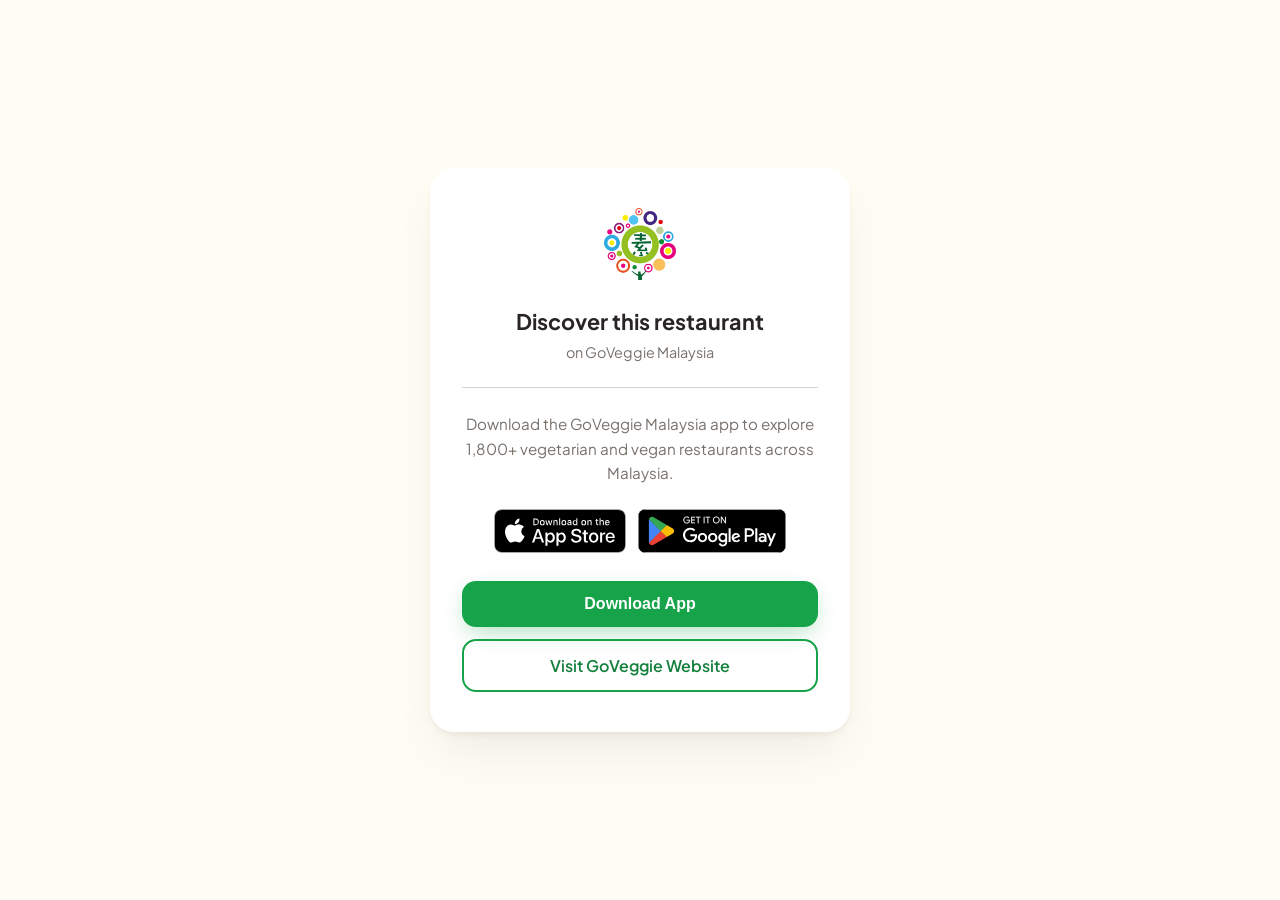
==== restaurant.html @ c1995d90 "feat: add deep link landing page for shared restaurant URLs When users receive a share link (/r/{id}" ====
<!DOCTYPE html>
<html lang="en">

<head>
  <meta charset="UTF-8">
  <meta name="viewport" content="width=device-width, initial-scale=1.0">
  <title>View in GoVeggie Malaysia</title>
  <meta name="description" content="Open this restaurant in the GoVeggie Malaysia app. Download now on iOS or Android.">
  <meta property="og:title" content="GoVeggie Malaysia - Restaurant">
  <meta property="og:description" content="Open this restaurant in the GoVeggie Malaysia app.">
  <meta property="og:image" content="https://goveggiemalaysia.cloud/images/hero-food.png">
  <meta property="og:type" content="website">
  <link rel="icon" type="image/png" href="/images/logo.png">
  <link rel="preconnect" href="https://fonts.googleapis.com">
  <link href="https://fonts.googleapis.com/css2?family=Plus+Jakarta+Sans:wght@400;500;600;700&display=swap" rel="stylesheet">
  <style>
    :root {
      --green-500: #22c55e;
      --green-600: #16a34a;
      --green-700: #15803d;
      --green-800: #166534;
      --neutral-300: #d6d3d1;
      --neutral-500: #78716c;
      --neutral-800: #292524;
      --cream: #fefcf3;
    }

    * { margin: 0; padding: 0; box-sizing: border-box; }

    body {
      font-family: 'Plus Jakarta Sans', sans-serif;
      background: var(--cream);
      color: var(--neutral-800);
      min-height: 100vh;
      display: flex;
      align-items: center;
      justify-content: center;
      padding: 24px;
    }

    .card {
      background: #fff;
      border-radius: 24px;
      box-shadow: 0 4px 6px -1px rgba(0,0,0,0.05), 0 25px 50px -12px rgba(0,0,0,0.08);
      max-width: 420px;
      width: 100%;
      padding: 40px 32px;
      text-align: center;
    }

    .logo {
      width: 72px;
      height: 72px;
      border-radius: 16px;
      margin-bottom: 24px;
    }

    .restaurant-name {
      font-size: 1.35rem;
      font-weight: 700;
      margin-bottom: 6px;
      line-height: 1.3;
    }

    .restaurant-address {
      font-size: 0.9rem;
      color: var(--neutral-500);
      margin-bottom: 24px;
      line-height: 1.5;
    }

    .divider {
      height: 1px;
      background: var(--neutral-300);
      margin: 0 0 24px;
    }

    .message {
      font-size: 0.95rem;
      color: var(--neutral-500);
      margin-bottom: 24px;
      line-height: 1.6;
    }

    .btn {
      display: block;
      width: 100%;
      padding: 14px 24px;
      border-radius: 14px;
      font-size: 1rem;
      font-weight: 600;
      text-decoration: none;
      cursor: pointer;
      border: none;
      transition: transform 0.15s, box-shadow 0.15s;
    }

    .btn:active { transform: scale(0.97); }

    .btn-primary {
      background: var(--green-600);
      color: #fff;
      box-shadow: 0 8px 24px -6px rgba(22,163,74,0.4);
      margin-bottom: 12px;
    }

    .btn-primary:hover {
      background: var(--green-700);
    }

    .btn-secondary {
      background: transparent;
      color: var(--green-700);
      border: 2px solid var(--green-600);
    }

    .btn-secondary:hover {
      background: rgba(22,163,74,0.06);
    }

    .badges {
      display: flex;
      gap: 12px;
      justify-content: center;
      margin-bottom: 24px;
    }

    .badges img {
      height: 44px;
      border-radius: 8px;
    }

    .loading {
      color: var(--neutral-500);
      font-size: 0.9rem;
    }

    .loading .spinner {
      display: inline-block;
      width: 20px;
      height: 20px;
      border: 2px solid var(--neutral-300);
      border-top-color: var(--green-600);
      border-radius: 50%;
      animation: spin 0.6s linear infinite;
      vertical-align: middle;
      margin-right: 8px;
    }

    @keyframes spin { to { transform: rotate(360deg); } }

    .hidden { display: none; }
  </style>
</head>

<body>
  <div class="card">
    <img src="/images/logo.png" alt="GoVeggie Malaysia" class="logo">

    <div id="loading" class="loading">
      <span class="spinner"></span> Loading restaurant info...
    </div>

    <div id="content" class="hidden">
      <h1 id="name" class="restaurant-name"></h1>
      <p id="address" class="restaurant-address"></p>
      <div class="divider"></div>
      <p class="message">Download the GoVeggie Malaysia app to view full details, photos, menu, and get directions.</p>
      <div class="badges">
        <a href="https://apps.apple.com/my/app/goveggie-malaysia/id1183783738">
          <img src="/images/badges/app-store-en.svg" alt="Download on the App Store">
        </a>
        <a href="https://play.google.com/store/apps/details?id=com.dwhka.msiafoodlog">
          <img src="/images/badges/google-play-en.svg" alt="Get it on Google Play">
        </a>
      </div>
      <button class="btn btn-primary" onclick="downloadApp()">Download App</button>
      <a class="btn btn-secondary" href="/">Visit GoVeggie Website</a>
    </div>

    <div id="fallback" class="hidden">
      <h1 class="restaurant-name">Discover this restaurant</h1>
      <p class="restaurant-address">on GoVeggie Malaysia</p>
      <div class="divider"></div>
      <p class="message">Download the GoVeggie Malaysia app to explore 1,800+ vegetarian and vegan restaurants across Malaysia.</p>
      <div class="badges">
        <a href="https://apps.apple.com/my/app/goveggie-malaysia/id1183783738">
          <img src="/images/badges/app-store-en.svg" alt="Download on the App Store">
        </a>
        <a href="https://play.google.com/store/apps/details?id=com.dwhka.msiafoodlog">
          <img src="/images/badges/google-play-en.svg" alt="Get it on Google Play">
        </a>
      </div>
      <button class="btn btn-primary" onclick="downloadApp()">Download App</button>
      <a class="btn btn-secondary" href="/">Visit GoVeggie Website</a>
    </div>
  </div>

  <script>
    function downloadApp() {
      const ua = navigator.userAgent || '';
      if (/iPad|iPhone|iPod/.test(ua) || (navigator.platform === 'MacIntel' && navigator.maxTouchPoints > 1)) {
        window.location.href = 'https://apps.apple.com/my/app/goveggie-malaysia/id1183783738';
      } else if (/android/i.test(ua)) {
        window.location.href = 'https://play.google.com/store/apps/details?id=com.dwhka.msiafoodlog';
      } else {
        window.location.href = '/';
      }
    }

    (async function () {
      const params = new URLSearchParams(window.location.search);
      const id = params.get('id');

      if (!id) {
        document.getElementById('loading').classList.add('hidden');
        document.getElementById('fallback').classList.remove('hidden');
        return;
      }

      try {
        const res = await fetch('https://goveggiemalaysia.cloud/api/restaurants/' + encodeURIComponent(id));
        if (!res.ok) throw new Error('Not found');
        const data = await res.json();

        document.getElementById('name').textContent = data.name || 'Restaurant';
        document.getElementById('address').textContent = data.address || '';

        // Update OG meta for better share previews
        document.title = (data.name || 'Restaurant') + ' - GoVeggie Malaysia';

        document.getElementById('loading').classList.add('hidden');
        document.getElementById('content').classList.remove('hidden');
      } catch (e) {
        document.getElementById('loading').classList.add('hidden');
        document.getElementById('fallback').classList.remove('hidden');
      }
    })();
  </script>
</body>

</html>
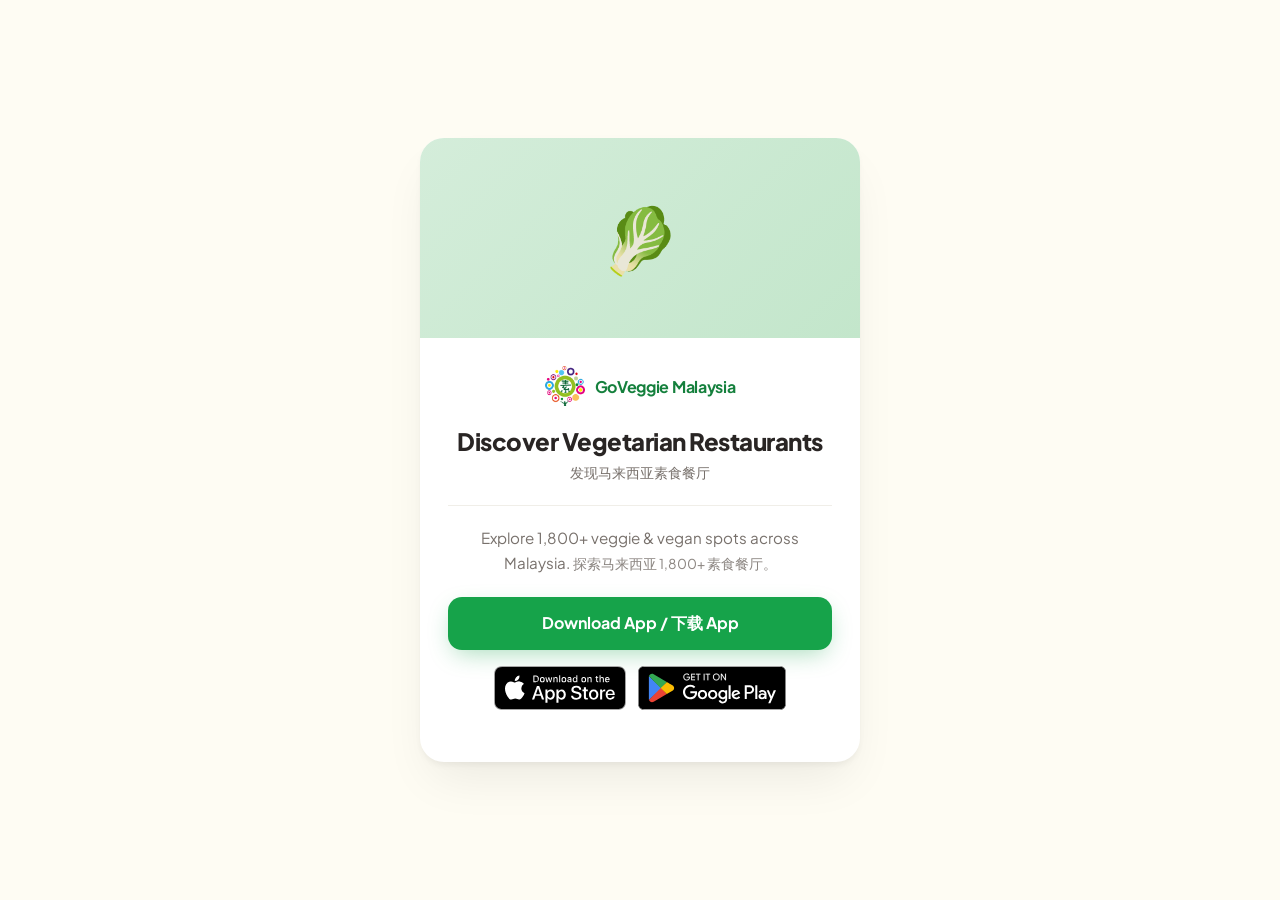
==== commit f5c99a5a: "fix: sync restaurant.html with server mobile-optimized version Server had hand-edited improvements n" ====
--- a/restaurant.html
+++ b/restaurant.html
@@ -4,15 +4,23 @@
 <head>
   <meta charset="UTF-8">
   <meta name="viewport" content="width=device-width, initial-scale=1.0">
-  <title>View in GoVeggie Malaysia</title>
-  <meta name="description" content="Open this restaurant in the GoVeggie Malaysia app. Download now on iOS or Android.">
-  <meta property="og:title" content="GoVeggie Malaysia - Restaurant">
-  <meta property="og:description" content="Open this restaurant in the GoVeggie Malaysia app.">
-  <meta property="og:image" content="https://goveggiemalaysia.cloud/images/hero-food.png">
+  <title id="page-title">View in GoVeggie Malaysia</title>
+  <meta name="description" content="Open this restaurant in the GoVeggie Malaysia app. 在 GoVeggie 应用打开。">
+
+  <!-- iOS Smart App Banner — auto shows "View in app" bar when Safari sees this -->
+  <meta name="apple-itunes-app" content="app-id=1183783738">
+
+  <!-- OG tags (set dynamically below if restaurant data loads) -->
+  <meta id="og-title" property="og:title" content="GoVeggie Malaysia - Restaurant">
+  <meta id="og-desc" property="og:description" content="Open this restaurant in the GoVeggie Malaysia app.">
+  <meta id="og-image" property="og:image" content="https://goveggiemalaysia.cloud/images/hero-food.png">
   <meta property="og:type" content="website">
+  <meta property="og:site_name" content="GoVeggie Malaysia">
+  <meta name="twitter:card" content="summary_large_image">
+
   <link rel="icon" type="image/png" href="/images/logo.png">
   <link rel="preconnect" href="https://fonts.googleapis.com">
-  <link href="https://fonts.googleapis.com/css2?family=Plus+Jakarta+Sans:wght@400;500;600;700&display=swap" rel="stylesheet">
+  <link href="https://fonts.googleapis.com/css2?family=Plus+Jakarta+Sans:wght@400;500;600;700;800&display=swap" rel="stylesheet">
   <style>
     :root {
       --green-500: #22c55e;
@@ -26,186 +34,265 @@
     }
 
     * { margin: 0; padding: 0; box-sizing: border-box; }
+    html, body { -webkit-tap-highlight-color: transparent; }
 
     body {
-      font-family: 'Plus Jakarta Sans', sans-serif;
+      font-family: 'Plus Jakarta Sans', -apple-system, sans-serif;
       background: var(--cream);
       color: var(--neutral-800);
       min-height: 100vh;
       display: flex;
       align-items: center;
       justify-content: center;
-      padding: 24px;
+      padding: 20px;
     }
 
     .card {
       background: #fff;
       border-radius: 24px;
       box-shadow: 0 4px 6px -1px rgba(0,0,0,0.05), 0 25px 50px -12px rgba(0,0,0,0.08);
-      max-width: 420px;
+      max-width: 440px;
       width: 100%;
-      padding: 40px 32px;
+      overflow: hidden;
+      animation: slideUp 0.4s ease-out;
+    }
+
+    @keyframes slideUp {
+      from { transform: translateY(20px); opacity: 0; }
+      to { transform: translateY(0); opacity: 1; }
+    }
+
+    .hero-image {
+      width: 100%;
+      height: 200px;
+      background: linear-gradient(135deg, #d4edda 0%, #c3e6cb 100%);
+      object-fit: cover;
+      display: block;
+    }
+
+    .hero-image.placeholder {
+      display: flex;
+      align-items: center;
+      justify-content: center;
+      font-size: 64px;
+    }
+
+    .body {
+      padding: 28px 28px 32px;
       text-align: center;
     }
 
-    .logo {
-      width: 72px;
-      height: 72px;
-      border-radius: 16px;
-      margin-bottom: 24px;
+    .logo-row {
+      display: flex;
+      align-items: center;
+      justify-content: center;
+      gap: 10px;
+      margin-bottom: 20px;
+    }
+    .logo-row img {
+      width: 40px; height: 40px; border-radius: 10px;
+    }
+    .logo-row .brand {
+      font-size: 1rem;
+      font-weight: 700;
+      color: var(--green-700);
+      letter-spacing: -0.3px;
     }
 
     .restaurant-name {
-      font-size: 1.35rem;
-      font-weight: 700;
+      font-size: 1.5rem;
+      font-weight: 800;
       margin-bottom: 6px;
-      line-height: 1.3;
+      line-height: 1.25;
+      color: var(--neutral-800);
+      letter-spacing: -0.5px;
     }
 
     .restaurant-address {
-      font-size: 0.9rem;
-      color: var(--neutral-500);
-      margin-bottom: 24px;
+      font-size: 0.88rem;
+      color: var(--neutral-500);
+      margin-bottom: 22px;
       line-height: 1.5;
     }
 
     .divider {
       height: 1px;
-      background: var(--neutral-300);
-      margin: 0 0 24px;
+      background: #f0eee8;
+      margin: 0 0 20px;
     }
 
     .message {
       font-size: 0.95rem;
       color: var(--neutral-500);
-      margin-bottom: 24px;
+      margin-bottom: 22px;
       line-height: 1.6;
+    }
+
+    .message-zh {
+      font-size: 0.85rem;
+      color: var(--neutral-500);
+      opacity: 0.85;
+      margin-top: 4px;
     }
 
     .btn {
       display: block;
       width: 100%;
-      padding: 14px 24px;
+      padding: 15px 24px;
       border-radius: 14px;
       font-size: 1rem;
-      font-weight: 600;
+      font-weight: 700;
       text-decoration: none;
       cursor: pointer;
       border: none;
-      transition: transform 0.15s, box-shadow 0.15s;
-    }
-
+      transition: transform 0.15s, box-shadow 0.15s, background 0.15s;
+      font-family: inherit;
+    }
     .btn:active { transform: scale(0.97); }
 
     .btn-primary {
       background: var(--green-600);
       color: #fff;
       box-shadow: 0 8px 24px -6px rgba(22,163,74,0.4);
-      margin-bottom: 12px;
-    }
-
-    .btn-primary:hover {
-      background: var(--green-700);
-    }
+      margin-bottom: 10px;
+    }
+    .btn-primary:hover { background: var(--green-700); }
 
     .btn-secondary {
       background: transparent;
       color: var(--green-700);
       border: 2px solid var(--green-600);
     }
-
-    .btn-secondary:hover {
-      background: rgba(22,163,74,0.06);
-    }
+    .btn-secondary:hover { background: rgba(22,163,74,0.06); }
 
     .badges {
       display: flex;
       gap: 12px;
       justify-content: center;
-      margin-bottom: 24px;
-    }
-
+      margin-bottom: 16px;
+    }
+    .badges a { display: block; }
     .badges img {
       height: 44px;
-      border-radius: 8px;
+      border-radius: 6px;
     }
 
     .loading {
+      padding: 60px 32px;
+      text-align: center;
       color: var(--neutral-500);
       font-size: 0.9rem;
     }
-
     .loading .spinner {
       display: inline-block;
-      width: 20px;
-      height: 20px;
+      width: 22px; height: 22px;
       border: 2px solid var(--neutral-300);
       border-top-color: var(--green-600);
       border-radius: 50%;
       animation: spin 0.6s linear infinite;
+      margin-right: 8px;
       vertical-align: middle;
-      margin-right: 8px;
-    }
-
+    }
     @keyframes spin { to { transform: rotate(360deg); } }
 
-    .hidden { display: none; }
+    .hidden { display: none !important; }
+
+    .small-link {
+      display: block;
+      margin-top: 14px;
+      font-size: 0.8rem;
+      color: var(--neutral-500);
+      text-decoration: none;
+    }
+    .small-link:hover { color: var(--green-700); text-decoration: underline; }
   </style>
 </head>
 
 <body>
   <div class="card">
-    <img src="/images/logo.png" alt="GoVeggie Malaysia" class="logo">
-
     <div id="loading" class="loading">
-      <span class="spinner"></span> Loading restaurant info...
+      <span class="spinner"></span> Loading restaurant info…
     </div>
 
     <div id="content" class="hidden">
-      <h1 id="name" class="restaurant-name"></h1>
-      <p id="address" class="restaurant-address"></p>
-      <div class="divider"></div>
-      <p class="message">Download the GoVeggie Malaysia app to view full details, photos, menu, and get directions.</p>
-      <div class="badges">
-        <a href="https://apps.apple.com/my/app/goveggie-malaysia/id1183783738">
-          <img src="/images/badges/app-store-en.svg" alt="Download on the App Store">
-        </a>
-        <a href="https://play.google.com/store/apps/details?id=com.dwhka.msiafoodlog">
-          <img src="/images/badges/google-play-en.svg" alt="Get it on Google Play">
-        </a>
+      <img id="hero" class="hero-image placeholder" alt="">
+      <div class="body">
+        <div class="logo-row">
+          <img src="/images/logo.png" alt="">
+          <span class="brand">GoVeggie Malaysia</span>
+        </div>
+        <h1 id="name" class="restaurant-name"></h1>
+        <p id="address" class="restaurant-address"></p>
+        <div class="divider"></div>
+        <p class="message">
+          Download the app to view photos, menu &amp; directions.
+          <span class="message-zh">下载 App 查看照片、菜单和导航。</span>
+        </p>
+        <button class="btn btn-primary" onclick="downloadApp()">
+          Download App / 下载 App
+        </button>
+        <div class="badges" style="margin-top:16px">
+          <a id="appstore-link" href="https://apps.apple.com/my/app/goveggie-malaysia/id1183783738">
+            <img src="/images/badges/app-store-en.svg" alt="Download on the App Store">
+          </a>
+          <a id="playstore-link" href="https://play.google.com/store/apps/details?id=com.dwhka.msiafoodlog">
+            <img src="/images/badges/google-play-en.svg" alt="Get it on Google Play">
+          </a>
+        </div>
+        <a class="small-link" href="/">Visit GoVeggie Website →</a>
       </div>
-      <button class="btn btn-primary" onclick="downloadApp()">Download App</button>
-      <a class="btn btn-secondary" href="/">Visit GoVeggie Website</a>
     </div>
 
     <div id="fallback" class="hidden">
-      <h1 class="restaurant-name">Discover this restaurant</h1>
-      <p class="restaurant-address">on GoVeggie Malaysia</p>
-      <div class="divider"></div>
-      <p class="message">Download the GoVeggie Malaysia app to explore 1,800+ vegetarian and vegan restaurants across Malaysia.</p>
-      <div class="badges">
-        <a href="https://apps.apple.com/my/app/goveggie-malaysia/id1183783738">
-          <img src="/images/badges/app-store-en.svg" alt="Download on the App Store">
-        </a>
-        <a href="https://play.google.com/store/apps/details?id=com.dwhka.msiafoodlog">
-          <img src="/images/badges/google-play-en.svg" alt="Get it on Google Play">
-        </a>
+      <div class="hero-image placeholder">🥬</div>
+      <div class="body">
+        <div class="logo-row">
+          <img src="/images/logo.png" alt="">
+          <span class="brand">GoVeggie Malaysia</span>
+        </div>
+        <h1 class="restaurant-name">Discover Vegetarian Restaurants</h1>
+        <p class="restaurant-address">发现马来西亚素食餐厅</p>
+        <div class="divider"></div>
+        <p class="message">
+          Explore 1,800+ veggie &amp; vegan spots across Malaysia.
+          <span class="message-zh">探索马来西亚 1,800+ 素食餐厅。</span>
+        </p>
+        <button class="btn btn-primary" onclick="downloadApp()">
+          Download App / 下载 App
+        </button>
+        <div class="badges" style="margin-top:16px">
+          <a href="https://apps.apple.com/my/app/goveggie-malaysia/id1183783738">
+            <img src="/images/badges/app-store-en.svg" alt="Download on the App Store">
+          </a>
+          <a href="https://play.google.com/store/apps/details?id=com.dwhka.msiafoodlog">
+            <img src="/images/badges/google-play-en.svg" alt="Get it on Google Play">
+          </a>
+        </div>
       </div>
-      <button class="btn btn-primary" onclick="downloadApp()">Download App</button>
-      <a class="btn btn-secondary" href="/">Visit GoVeggie Website</a>
     </div>
   </div>
 
   <script>
+    const APP_STORE_URL = 'https://apps.apple.com/my/app/goveggie-malaysia/id1183783738';
+    const PLAY_STORE_URL = 'https://play.google.com/store/apps/details?id=com.dwhka.msiafoodlog';
+
+    function isIOS() {
+      const ua = navigator.userAgent || '';
+      return /iPad|iPhone|iPod/.test(ua) ||
+        (navigator.platform === 'MacIntel' && navigator.maxTouchPoints > 1);
+    }
+    function isAndroid() { return /android/i.test(navigator.userAgent || ''); }
+
     function downloadApp() {
-      const ua = navigator.userAgent || '';
-      if (/iPad|iPhone|iPod/.test(ua) || (navigator.platform === 'MacIntel' && navigator.maxTouchPoints > 1)) {
-        window.location.href = 'https://apps.apple.com/my/app/goveggie-malaysia/id1183783738';
-      } else if (/android/i.test(ua)) {
-        window.location.href = 'https://play.google.com/store/apps/details?id=com.dwhka.msiafoodlog';
-      } else {
-        window.location.href = '/';
-      }
+      if (isIOS()) window.location.href = APP_STORE_URL;
+      else if (isAndroid()) window.location.href = PLAY_STORE_URL;
+      else window.location.href = '/';
+    }
+
+    function buildPhotoUrl(legacyPid, filename) {
+      if (!legacyPid || !filename) return null;
+      // Use the resized thumbnail endpoint we just added (?w=800)
+      return `https://goveggiemalaysia.cloud/api/photos/${legacyPid}/${encodeURIComponent(filename)}?w=800`;
     }
 
     (async function () {
@@ -223,11 +310,36 @@
         if (!res.ok) throw new Error('Not found');
         const data = await res.json();
 
-        document.getElementById('name').textContent = data.name || 'Restaurant';
-        document.getElementById('address').textContent = data.address || '';
-
-        // Update OG meta for better share previews
-        document.title = (data.name || 'Restaurant') + ' - GoVeggie Malaysia';
+        const name = data.name || 'Restaurant';
+        const address = data.address || '';
+
+        document.getElementById('name').textContent = name;
+        document.getElementById('address').textContent = address;
+        document.title = name + ' · GoVeggie Malaysia';
+
+        // Hero photo (cover photo or first photo)
+        const hero = document.getElementById('hero');
+        const cover = data.cover_photo || (data.photos && data.photos[0]);
+        const photoUrl = buildPhotoUrl(data.legacy_pid, cover);
+        if (photoUrl) {
+          hero.src = photoUrl;
+          hero.classList.remove('placeholder');
+          hero.onerror = () => {
+            hero.removeAttribute('src');
+            hero.classList.add('placeholder');
+            hero.textContent = '🍽️';
+          };
+        } else {
+          hero.classList.add('placeholder');
+          hero.textContent = '🍽️';
+        }
+
+        // Update OG tags
+        document.getElementById('og-title').setAttribute('content', name + ' · GoVeggie Malaysia');
+        document.getElementById('og-desc').setAttribute('content', address || 'Vegetarian restaurant in Malaysia');
+        if (photoUrl) {
+          document.getElementById('og-image').setAttribute('content', photoUrl);
+        }
 
         document.getElementById('loading').classList.add('hidden');
         document.getElementById('content').classList.remove('hidden');
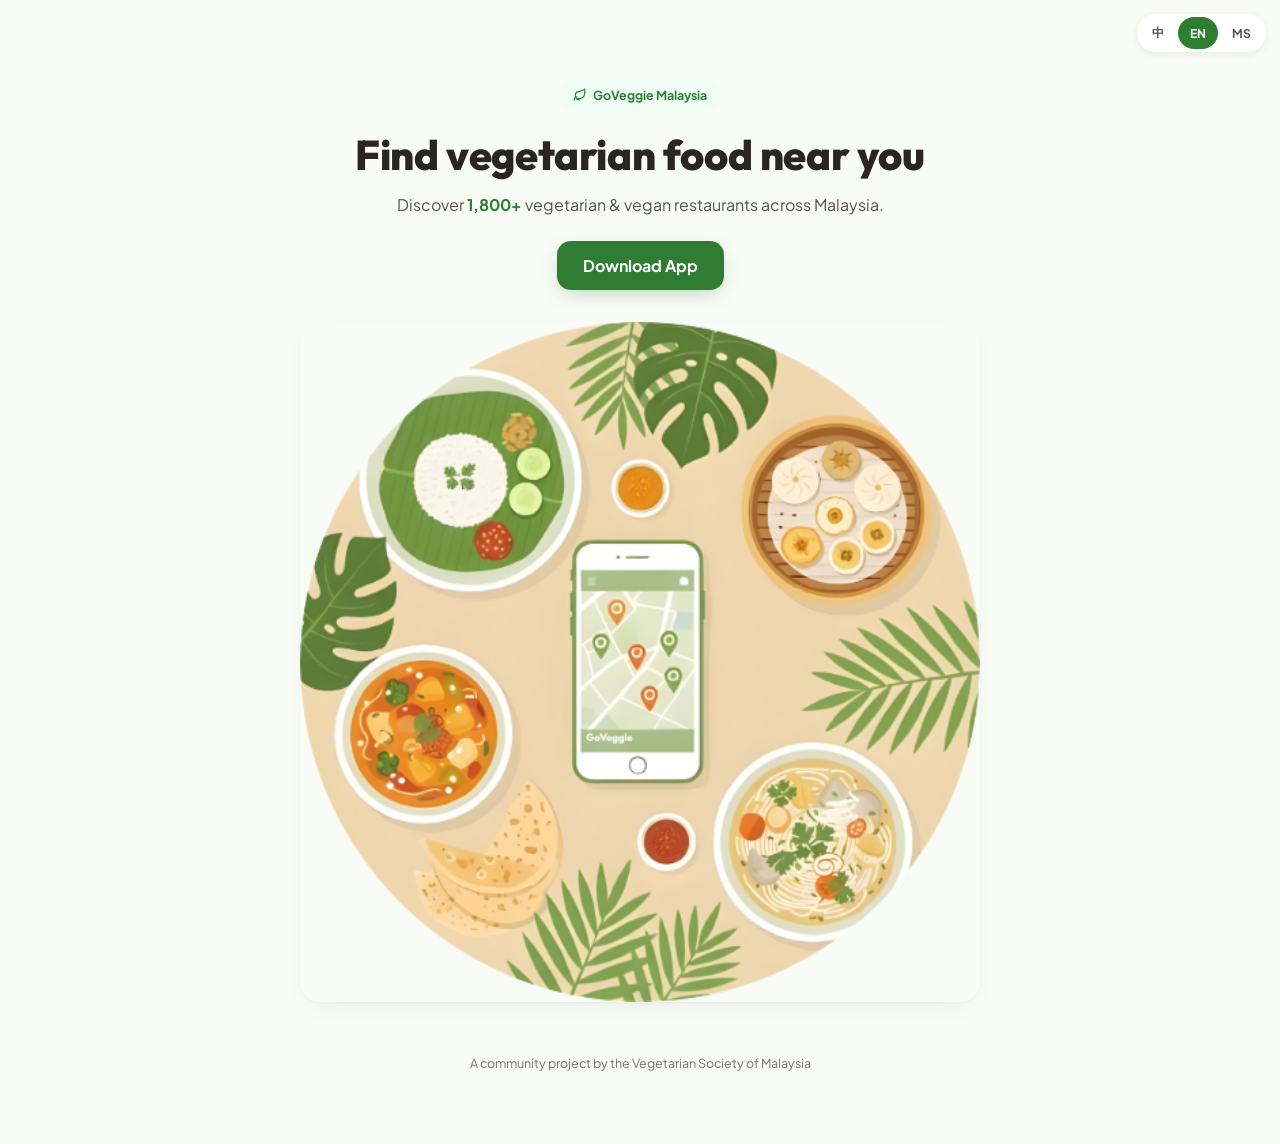
==== commit f32b3ff9: "feat: restaurant share landing with progressive disclosure Rewrite /r/{id} to match the Flutter deta" ====
--- a/restaurant.html
+++ b/restaurant.html
@@ -4,15 +4,15 @@
 <head>
   <meta charset="UTF-8">
   <meta name="viewport" content="width=device-width, initial-scale=1.0">
-  <title id="page-title">View in GoVeggie Malaysia</title>
-  <meta name="description" content="Open this restaurant in the GoVeggie Malaysia app. 在 GoVeggie 应用打开。">
-
-  <!-- iOS Smart App Banner — auto shows "View in app" bar when Safari sees this -->
+  <title id="page-title">GoVeggie Malaysia</title>
+  <meta name="description" content="A vegetarian restaurant shared via GoVeggie Malaysia.">
+
+  <!-- iOS Smart App Banner -->
   <meta name="apple-itunes-app" content="app-id=1183783738">
 
-  <!-- OG tags (set dynamically below if restaurant data loads) -->
-  <meta id="og-title" property="og:title" content="GoVeggie Malaysia - Restaurant">
-  <meta id="og-desc" property="og:description" content="Open this restaurant in the GoVeggie Malaysia app.">
+  <!-- OG tags (updated dynamically when a restaurant loads) -->
+  <meta id="og-title" property="og:title" content="GoVeggie Malaysia">
+  <meta id="og-desc" property="og:description" content="Find vegetarian restaurants across Malaysia.">
   <meta id="og-image" property="og:image" content="https://goveggiemalaysia.cloud/images/hero-food.png">
   <meta property="og:type" content="website">
   <meta property="og:site_name" content="GoVeggie Malaysia">
@@ -20,17 +20,32 @@
 
   <link rel="icon" type="image/png" href="/images/logo.png">
   <link rel="preconnect" href="https://fonts.googleapis.com">
-  <link href="https://fonts.googleapis.com/css2?family=Plus+Jakarta+Sans:wght@400;500;600;700;800&display=swap" rel="stylesheet">
+  <link rel="preconnect" href="https://fonts.gstatic.com" crossorigin>
+  <link href="https://fonts.googleapis.com/css2?family=Outfit:wght@400;500;600;700;800&family=Plus+Jakarta+Sans:wght@400;500;600;700&display=swap" rel="stylesheet">
   <style>
     :root {
+      --green-50:  #f0fdf4;
+      --green-100: #dcfce7;
+      --green-200: #bbf7d0;
       --green-500: #22c55e;
-      --green-600: #16a34a;
-      --green-700: #15803d;
-      --green-800: #166534;
+      --primary:   #2E7D32;
+      --primary-ink: #1b5e20;
+      --accent:    #66BB6A;
+      --orange-100: #ffedd5;
+      --orange-700: #c2410c;
+      --neutral-100: #f5f5f4;
+      --neutral-200: #e7e5e4;
       --neutral-300: #d6d3d1;
       --neutral-500: #78716c;
+      --neutral-600: #57534e;
+      --neutral-700: #44403c;
       --neutral-800: #292524;
       --cream: #fefcf3;
+      /* Mint-white to match the Flutter app's Scaffold background exactly
+         (#F9FBF7), so the share landing feels like a continuation of the app. */
+      --warm-bg: #f9fbf7;
+      --soft-shadow: 0 1px 3px rgba(0,0,0,0.04), 0 10px 30px -12px rgba(0,0,0,0.08);
+      --btn-shadow: 0 6px 20px -6px rgba(46,125,50,0.38);
     }
 
     * { margin: 0; padding: 0; box-sizing: border-box; }
@@ -38,243 +53,1012 @@
 
     body {
       font-family: 'Plus Jakarta Sans', -apple-system, sans-serif;
-      background: var(--cream);
+      background: var(--warm-bg);
       color: var(--neutral-800);
-      min-height: 100vh;
+      line-height: 1.5;
+      min-height: 100dvh;
+    }
+    h1, h2, h3 {
+      font-family: 'Outfit', 'Plus Jakarta Sans', -apple-system, sans-serif;
+      letter-spacing: -0.4px;
+    }
+    img { display: block; max-width: 100%; }
+    a { color: inherit; text-decoration: none; }
+    button { font-family: inherit; cursor: pointer; border: none; background: none; }
+    .hidden { display: none !important; }
+
+    /* ─── Lang switcher (top right, fixed) ───────────────────────────────── */
+    .lang-switcher {
+      position: fixed;
+      top: 14px; right: 14px;
+      z-index: 100;
+      display: inline-flex;
+      gap: 2px;
+      padding: 3px;
+      background: rgba(255,255,255,0.95);
+      border-radius: 999px;
+      backdrop-filter: blur(8px);
+      -webkit-backdrop-filter: blur(8px);
+      box-shadow: 0 2px 8px rgba(0,0,0,0.08);
+    }
+    .lang-btn {
+      position: relative;
+      padding: 6px 12px;
+      border-radius: 999px;
+      font-size: 0.75rem;
+      font-weight: 700;
+      color: var(--neutral-600);
+      min-height: 32px;
+    }
+    .lang-btn::before {
+      content: '';
+      position: absolute; top: 50%; left: 50%;
+      transform: translate(-50%, -50%);
+      min-width: 44px; min-height: 44px;
+    }
+    .lang-btn.active { background: var(--primary); color: #fff; }
+
+    /* ─── Loading state ───────────────────────────────────────────────────── */
+    .loading {
+      min-height: 100dvh;
+      display: flex; align-items: center; justify-content: center;
+      color: var(--neutral-500); font-size: 0.9rem;
+    }
+    .loading .spinner {
+      display: inline-block; width: 22px; height: 22px;
+      border: 2.5px solid var(--neutral-200);
+      border-top-color: var(--primary);
+      border-radius: 50%;
+      animation: spin 0.7s linear infinite;
+      margin-right: 10px; vertical-align: middle;
+    }
+    @keyframes spin { to { transform: rotate(360deg); } }
+
+    /* ─── Loaded: restaurant-first share page ─────────────────────────────── */
+    .detail {
+      max-width: 560px;
+      margin: 0 auto;
+      padding-bottom: 32px;
+    }
+
+    /* Hero cover */
+    .cover {
+      position: relative;
+      width: 100%;
+      aspect-ratio: 4 / 3;
+      background: linear-gradient(135deg, var(--green-100) 0%, var(--green-200) 100%);
+      overflow: hidden;
+    }
+    .cover img { width: 100%; height: 100%; object-fit: cover; }
+    .cover-placeholder {
+      position: absolute; inset: 0;
+      display: flex; align-items: center; justify-content: center;
+      color: var(--primary);
+    }
+    .cover-placeholder svg { width: 76px; height: 76px; opacity: 0.55; }
+    .cover::after {
+      content: '';
+      position: absolute; left: 0; right: 0; bottom: 0; height: 30%;
+      background: linear-gradient(to bottom, transparent, rgba(0,0,0,0.18));
+      pointer-events: none;
+    }
+    .cover-overlay {
+      position: absolute; left: 16px; bottom: 16px;
+      display: flex; gap: 8px; flex-wrap: wrap;
+    }
+    .cover-pill {
+      display: inline-flex; align-items: center; gap: 6px;
+      padding: 6px 12px;
+      background: rgba(255,255,255,0.95);
+      border-radius: 999px;
+      font-size: 0.75rem;
+      font-weight: 600;
+      color: var(--neutral-700);
+      backdrop-filter: blur(6px);
+      -webkit-backdrop-filter: blur(6px);
+    }
+    .cover-pill .dot { width: 8px; height: 8px; border-radius: 50%; background: var(--green-500); }
+    .cover-pill.closed .dot { background: #dc2626; }
+
+    /* Small shared-by chip in cover top-left */
+    .shared-chip {
+      position: absolute; left: 16px; top: 16px;
+      display: inline-flex; align-items: center; gap: 6px;
+      padding: 5px 10px 5px 6px;
+      background: rgba(255,255,255,0.95);
+      border-radius: 999px;
+      font-size: 0.7rem;
+      font-weight: 700;
+      color: var(--primary);
+      backdrop-filter: blur(6px);
+      -webkit-backdrop-filter: blur(6px);
+    }
+    .shared-chip img { width: 18px; height: 18px; border-radius: 4px; }
+
+    /* Hero body */
+    .hero-body { padding: 22px 20px 16px; }
+    /* Name typography mirrors the Flutter detail screen: primary name 1.75rem
+       (≈28 px) at weight 800 with tight tracking, secondary 1.05rem (≈19 px)
+       at weight 600 grey — same visual hierarchy the user sees in-app. */
+    .hero-body .name {
+      font-size: 1.75rem;
+      font-weight: 800;
+      color: #1A1A1A;
+      line-height: 1.15;
+      margin-bottom: 4px;
+      letter-spacing: -0.5px;
+    }
+    .hero-body .name-zh {
+      font-size: 1.05rem;
+      font-weight: 600;
+      color: #5F6B68;
+      letter-spacing: 0.2px;
+      margin-bottom: 12px;
+    }
+
+    .meta-row {
+      display: flex;
+      flex-wrap: wrap;
+      align-items: center;
+      gap: 4px 8px;
+      font-size: 0.85rem;
+      color: var(--neutral-700);
+      margin-bottom: 12px;
+    }
+    .meta-row .item {
+      display: inline-flex; align-items: center; gap: 4px;
+      font-weight: 500;
+    }
+    .meta-row .item .star { color: #f59e0b; }
+    .meta-row .item.bold { font-weight: 700; color: var(--neutral-800); }
+    .meta-row .sep { color: var(--neutral-300); }
+
+    .diet-tags { display: flex; flex-wrap: wrap; gap: 6px; margin-bottom: 14px; }
+    .tag {
+      display: inline-flex; align-items: center;
+      gap: 4px;
+      padding: 5px 11px;
+      border-radius: 999px;
+      font-size: 0.78rem;
+      font-weight: 700;
+      line-height: 1.25;
+      letter-spacing: 0.1px;
+    }
+    .tag svg { width: 13px; height: 13px; stroke-width: 2.3; }
+    /* Filled badge palette matches the Flutter app's _buildFilledBadge
+       colours so users get the same visual language on both ends. */
+    .tag-vegan       { background: #2E7D32; color: #fff; }
+    .tag-vegetarian  { background: #7BAE4F; color: #fff; }
+    .tag-allium      { background: #F06292; color: #fff; }
+    .tag-no-allium   { background: #8DC63F; color: #fff; }
+    .tag-recommended { background: #EC008C; color: #fff; }
+    /* Cuisine chips stay neutral — secondary info, shouldn't compete with
+       the diet badges above. */
+    .tag-cuisine {
+      background: #fff;
+      color: var(--neutral-700);
+      border: 1px solid var(--neutral-200);
+      font-weight: 600;
+    }
+
+    .intro {
+      font-size: 0.92rem;
+      color: var(--neutral-700);
+      line-height: 1.55;
+      margin-bottom: 14px;
+    }
+
+    .address-row {
+      display: flex; gap: 10px; align-items: flex-start;
+      color: var(--neutral-700);
+      font-size: 0.88rem;
+      margin-bottom: 20px;
+      line-height: 1.45;
+    }
+    .address-row svg {
+      flex-shrink: 0; width: 18px; height: 18px;
+      color: var(--primary); margin-top: 1px;
+    }
+    /* Locked address / phone rows — clicking opens the app. Soft green wash
+       + lock chip signals "there's more here, unlock to get it". Feels
+       intentional, not broken. */
+    .row-locked {
+      position: relative;
+      cursor: pointer;
+      background: #fff;
+      border: 1px solid var(--green-100);
       display: flex;
       align-items: center;
-      justify-content: center;
-      padding: 20px;
-    }
-
-    .card {
-      background: #fff;
-      border-radius: 24px;
-      box-shadow: 0 4px 6px -1px rgba(0,0,0,0.05), 0 25px 50px -12px rgba(0,0,0,0.08);
-      max-width: 440px;
+      gap: 10px;
+      padding: 14px;
+      border-radius: 14px;
+      font-size: 0.88rem;
+      color: var(--neutral-700);
+      line-height: 1.4;
+      margin-bottom: 10px;
+      transition: background 0.15s, border-color 0.15s;
       width: 100%;
+      text-align: left;
+    }
+    .row-locked:hover,
+    .row-locked:active {
+      background: var(--green-50);
+      border-color: var(--green-200);
+    }
+    .row-locked > svg.lead {
+      flex-shrink: 0; width: 18px; height: 18px;
+      color: var(--primary); margin-top: 1px;
+    }
+    .row-locked .lk-body { flex: 1; min-width: 0; }
+    .row-locked .lk-main {
+      font-weight: 600;
+      color: var(--neutral-800);
+      margin-bottom: 2px;
+    }
+    .row-locked .lk-hint {
+      display: inline-flex; align-items: center; gap: 4px;
+      font-size: 0.75rem;
+      color: var(--primary);
+      font-weight: 700;
+    }
+    .row-locked .lk-hint svg { width: 11px; height: 11px; }
+    .row-locked .lk-arrow {
+      flex-shrink: 0;
+      color: var(--primary);
+      opacity: 0.8;
+    }
+    .row-locked .lk-arrow svg { width: 16px; height: 16px; }
+
+    /* Locked quick-info card. Heavy blur + lowered opacity on the value so
+       the "there's content here" hint stays but the text is truly unreadable.
+       A solid green pill floats *below* the blurred value — no overlap, the
+       CTA is unmistakably separate from the gated content. Extra bottom
+       padding on the card makes room for the pill. */
+    .info-card.is-locked {
+      position: relative;
+      cursor: pointer;
+      background: linear-gradient(180deg, #fff 0%, rgba(46,125,50,0.04) 100%);
+      border-color: var(--green-100);
+      padding-bottom: 42px;
+    }
+    .info-card.is-locked .val {
+      filter: blur(7px);
+      opacity: 0.45;
+      user-select: none;
+      pointer-events: none;
+      color: var(--neutral-700);
+      /* prevent the blur from bleeding outside the card */
       overflow: hidden;
-      animation: slideUp 0.4s ease-out;
-    }
-
-    @keyframes slideUp {
-      from { transform: translateY(20px); opacity: 0; }
-      to { transform: translateY(0); opacity: 1; }
-    }
-
-    .hero-image {
-      width: 100%;
-      height: 200px;
-      background: linear-gradient(135deg, #d4edda 0%, #c3e6cb 100%);
-      object-fit: cover;
-      display: block;
-    }
-
-    .hero-image.placeholder {
-      display: flex;
+    }
+    .info-card.is-locked .lock-over {
+      position: absolute;
+      left: 50%;
+      bottom: 10px;
+      transform: translateX(-50%);
+      display: inline-flex;
       align-items: center;
-      justify-content: center;
-      font-size: 64px;
-    }
-
-    .body {
-      padding: 28px 28px 32px;
-      text-align: center;
-    }
-
-    .logo-row {
-      display: flex;
-      align-items: center;
-      justify-content: center;
-      gap: 10px;
-      margin-bottom: 20px;
-    }
-    .logo-row img {
-      width: 40px; height: 40px; border-radius: 10px;
-    }
-    .logo-row .brand {
-      font-size: 1rem;
+      gap: 5px;
+      padding: 5px 11px;
+      background: var(--primary);
+      color: #fff;
+      border-radius: 999px;
+      font-size: 0.68rem;
       font-weight: 700;
-      color: var(--green-700);
-      letter-spacing: -0.3px;
-    }
-
-    .restaurant-name {
-      font-size: 1.5rem;
-      font-weight: 800;
-      margin-bottom: 6px;
-      line-height: 1.25;
-      color: var(--neutral-800);
-      letter-spacing: -0.5px;
-    }
-
-    .restaurant-address {
-      font-size: 0.88rem;
-      color: var(--neutral-500);
-      margin-bottom: 22px;
-      line-height: 1.5;
-    }
-
-    .divider {
-      height: 1px;
-      background: #f0eee8;
-      margin: 0 0 20px;
-    }
-
-    .message {
-      font-size: 0.95rem;
-      color: var(--neutral-500);
-      margin-bottom: 22px;
-      line-height: 1.6;
-    }
-
-    .message-zh {
-      font-size: 0.85rem;
-      color: var(--neutral-500);
-      opacity: 0.85;
-      margin-top: 4px;
-    }
-
+      letter-spacing: 0.3px;
+      box-shadow: 0 4px 10px -3px rgba(46,125,50,0.55);
+      white-space: nowrap;
+    }
+    .info-card.is-locked .lock-over svg { width: 10px; height: 10px; }
+    .info-card.is-locked .lbl,
+    .info-card.is-locked .ic { filter: none !important; }
+    .info-card.is-locked:hover { border-color: var(--green-200); }
+
+    /* CTA stack */
+    .cta-stack { display: flex; flex-direction: column; gap: 10px; }
     .btn {
-      display: block;
-      width: 100%;
-      padding: 15px 24px;
+      display: inline-flex;
+      align-items: center; justify-content: center;
+      gap: 8px;
+      padding: 14px 24px;
       border-radius: 14px;
       font-size: 1rem;
       font-weight: 700;
-      text-decoration: none;
-      cursor: pointer;
-      border: none;
-      transition: transform 0.15s, box-shadow 0.15s, background 0.15s;
-      font-family: inherit;
-    }
-    .btn:active { transform: scale(0.97); }
-
+      transition: transform 0.15s, background 0.15s, border-color 0.15s;
+      width: 100%;
+    }
+    .btn:active { transform: scale(0.98); }
     .btn-primary {
-      background: var(--green-600);
+      background: var(--primary);
       color: #fff;
-      box-shadow: 0 8px 24px -6px rgba(22,163,74,0.4);
+      box-shadow: var(--btn-shadow);
+    }
+    .btn-primary:hover { background: var(--primary-ink); }
+    .btn-secondary {
+      background: #fff;
+      color: var(--neutral-800);
+      border: 1.5px solid var(--neutral-200);
+    }
+    .btn-secondary:hover { border-color: var(--primary); color: var(--primary); }
+    .cta-hint {
+      font-size: 0.78rem;
+      color: var(--neutral-500);
+      text-align: center;
+      margin-top: 6px;
+    }
+
+    /* Shared section rhythm */
+    .section { padding: 24px 20px 4px; }
+    .section-title {
+      font-size: 0.72rem;
+      font-weight: 700;
+      text-transform: uppercase;
+      letter-spacing: 1.4px;
+      color: var(--neutral-500);
+      margin-bottom: 12px;
+    }
+
+    /* Quick info grid — 2 cols on mobile, 4 on wider */
+    .info-grid {
+      display: grid;
+      grid-template-columns: repeat(2, 1fr);
+      gap: 10px;
+    }
+    @media (min-width: 520px) {
+      .info-grid { grid-template-columns: repeat(4, 1fr); }
+    }
+    .info-card {
+      background: #fff;
+      border: 1px solid var(--neutral-200);
+      border-radius: 14px;
+      padding: 14px;
+    }
+    .info-card .ic {
+      width: 30px; height: 30px;
+      border-radius: 8px;
+      background: var(--green-50);
+      color: var(--primary);
+      display: flex; align-items: center; justify-content: center;
+      margin-bottom: 8px;
+    }
+    .info-card .ic svg { width: 16px; height: 16px; }
+    .info-card .lbl {
+      font-size: 0.7rem;
+      text-transform: uppercase;
+      letter-spacing: 0.6px;
+      color: var(--neutral-500);
+      font-weight: 600;
+      margin-bottom: 2px;
+    }
+    .info-card .val {
+      font-size: 0.85rem;
+      font-weight: 600;
+      color: var(--neutral-800);
+      line-height: 1.35;
+    }
+
+    /* Photos grid */
+    .photos-grid {
+      display: grid;
+      gap: 6px;
+      border-radius: 16px;
+      overflow: hidden;
+    }
+    .photos-grid.count-1 { grid-template-columns: 1fr; }
+    .photos-grid.count-2 { grid-template-columns: repeat(2, 1fr); }
+    .photos-grid.count-3 { grid-template-columns: repeat(3, 1fr); }
+    .photos-grid.count-4 { grid-template-columns: repeat(2, 1fr); }
+    .photos-grid .ph {
+      position: relative;
+      aspect-ratio: 1 / 1;
+      background: var(--green-50);
+      overflow: hidden;
+    }
+    .photos-grid.count-1 .ph { aspect-ratio: 16 / 10; }
+    .photos-grid.count-2 .ph { aspect-ratio: 4 / 5; }
+    .photos-grid .ph img {
+      width: 100%; height: 100%; object-fit: cover;
+      transition: transform 0.3s;
+    }
+    .photos-grid .ph:hover img { transform: scale(1.04); }
+
+    /* Locked-content section — progressive disclosure for reviews / menu /
+       directions. Uses a soft green wash so it reads as "gated content" not
+       "marketing block" — the lock chip does the narrative work. */
+    .locked {
+      background:
+        linear-gradient(180deg, rgba(46,125,50,0.04) 0%, rgba(46,125,50,0.08) 100%);
+      border: 1px solid var(--green-100);
+      border-radius: 18px;
+      margin: 24px 20px 0;
+      padding: 20px 20px 18px;
+    }
+    .locked-head { margin-bottom: 14px; }
+    .lock-chip {
+      display: inline-flex; align-items: center; gap: 5px;
+      padding: 4px 10px;
+      background: #fff;
+      color: var(--primary);
+      border: 1px solid var(--green-100);
+      border-radius: 999px;
+      font-size: 0.7rem;
+      font-weight: 700;
+      letter-spacing: 0.2px;
       margin-bottom: 10px;
     }
-    .btn-primary:hover { background: var(--green-700); }
-
-    .btn-secondary {
-      background: transparent;
-      color: var(--green-700);
-      border: 2px solid var(--green-600);
-    }
-    .btn-secondary:hover { background: rgba(22,163,74,0.06); }
-
-    .badges {
-      display: flex;
+    .lock-chip svg { width: 12px; height: 12px; }
+    .locked-head h3 {
+      font-size: 1.05rem;
+      font-weight: 800;
+      color: var(--neutral-800);
+      line-height: 1.3;
+    }
+    .locked-list {
+      list-style: none;
+      display: flex; flex-wrap: wrap;
+      gap: 6px 14px;
+      margin-bottom: 16px;
+      padding: 0;
+    }
+    .locked-list li {
+      display: inline-flex; align-items: center; gap: 6px;
+      font-size: 0.85rem;
+      color: var(--neutral-700);
+      font-weight: 600;
+    }
+    .locked-list li .ic {
+      color: var(--primary);
+    }
+    .locked-list li .ic svg { width: 15px; height: 15px; }
+    .locked-list li .dot {
+      color: var(--neutral-300);
+      font-weight: 700;
+      margin-left: 8px;
+    }
+    .btn-unlock {
+      display: inline-flex; align-items: center; justify-content: center;
+      gap: 8px;
+      padding: 13px 22px;
+      border-radius: 14px;
+      font-size: 0.95rem;
+      font-weight: 700;
+      width: 100%;
+    }
+    .btn-unlock svg { flex-shrink: 0; }
+
+    /* Social proof */
+    .proof {
+      margin: 20px 20px 0;
+      background: var(--green-50);
+      border-radius: 18px;
+      padding: 22px 20px;
+      text-align: center;
+    }
+    .proof .stars {
+      display: inline-flex; gap: 2px;
+      color: #f59e0b;
+      margin-bottom: 10px;
+    }
+    .proof .stars svg { width: 14px; height: 14px; }
+    .proof .quote {
+      font-size: 0.95rem;
+      font-weight: 600;
+      color: var(--neutral-800);
+      line-height: 1.5;
+      margin-bottom: 8px;
+    }
+    .proof .quote .hl { color: var(--primary); }
+    .proof .sub {
+      font-size: 0.78rem;
+      color: var(--neutral-600);
+    }
+
+    /* Final CTA */
+    .final {
+      margin: 24px 20px 0;
+      padding: 28px 20px 24px;
+      border-radius: 18px;
+      background: linear-gradient(135deg, var(--primary) 0%, var(--primary-ink) 100%);
+      text-align: center;
+      color: #fff;
+    }
+    .final h3 {
+      font-size: 1.2rem;
+      font-weight: 800;
+      margin-bottom: 14px;
+      line-height: 1.25;
+      color: #fff;
+    }
+    .final .btn-white {
+      background: #fff;
+      color: var(--primary-ink);
+      padding: 14px 28px;
+      font-weight: 700;
+      border-radius: 999px;
+      display: inline-flex;
+      align-items: center;
+      gap: 8px;
+    }
+    .final .btn-white svg { width: 16px; height: 16px; }
+    .final .final-hint {
+      font-size: 0.75rem;
+      opacity: 0.85;
+      margin-top: 10px;
+    }
+
+    /* Mini footer */
+    .mini-footer {
+      text-align: center;
+      padding: 28px 20px 12px;
+      font-size: 0.78rem;
+      color: var(--neutral-500);
+    }
+
+    /* ─── FALLBACK landing (no id / API error) ───────────────────────────── */
+    .landing { max-width: 720px; margin: 0 auto; padding: 0 20px 60px; }
+    .landing-hero {
+      padding: 80px 0 24px;
+      text-align: center;
+    }
+    .landing-hero .eyebrow {
+      display: inline-flex; align-items: center; gap: 6px;
+      padding: 6px 14px;
+      background: var(--green-50);
+      color: var(--primary);
+      border-radius: 999px;
+      font-size: 0.78rem;
+      font-weight: 700;
+      margin-bottom: 20px;
+    }
+    .landing-hero .eyebrow svg { width: 14px; height: 14px; }
+    .landing-hero h1 {
+      font-size: clamp(1.9rem, 6.5vw, 2.6rem);
+      font-weight: 800;
+      line-height: 1.15;
+      color: var(--neutral-800);
+      margin-bottom: 14px;
+    }
+    .landing-hero .sub {
+      font-size: 1rem;
+      color: var(--neutral-600);
+      max-width: 520px;
+      margin: 0 auto 24px;
+    }
+    .landing-hero .sub .hl { color: var(--primary); font-weight: 700; }
+    .landing-hero .cta-row {
+      display: inline-flex;
+      flex-wrap: wrap;
+      justify-content: center;
       gap: 12px;
-      justify-content: center;
-      margin-bottom: 16px;
-    }
-    .badges a { display: block; }
-    .badges img {
-      height: 44px;
-      border-radius: 6px;
-    }
-
-    .loading {
-      padding: 60px 32px;
-      text-align: center;
-      color: var(--neutral-500);
-      font-size: 0.9rem;
-    }
-    .loading .spinner {
-      display: inline-block;
-      width: 22px; height: 22px;
-      border: 2px solid var(--neutral-300);
-      border-top-color: var(--green-600);
-      border-radius: 50%;
-      animation: spin 0.6s linear infinite;
-      margin-right: 8px;
-      vertical-align: middle;
-    }
-    @keyframes spin { to { transform: rotate(360deg); } }
-
-    .hidden { display: none !important; }
-
-    .small-link {
-      display: block;
-      margin-top: 14px;
-      font-size: 0.8rem;
-      color: var(--neutral-500);
-      text-decoration: none;
-    }
-    .small-link:hover { color: var(--green-700); text-decoration: underline; }
+    }
+    .landing-hero .cta-row .btn { width: auto; padding: 14px 26px; }
+
+    .landing-photo {
+      margin-top: 32px;
+      border-radius: 20px;
+      overflow: hidden;
+      box-shadow: var(--soft-shadow);
+    }
+    .landing-photo img { width: 100%; display: block; }
+
+    .mini-footer a {
+      color: var(--neutral-700);
+      font-weight: 500;
+      text-decoration: underline;
+      text-underline-offset: 3px;
+    }
+    .mini-footer a:hover { color: var(--primary); }
   </style>
 </head>
 
 <body>
-  <div class="card">
-    <div id="loading" class="loading">
-      <span class="spinner"></span> Loading restaurant info…
-    </div>
-
-    <div id="content" class="hidden">
-      <img id="hero" class="hero-image placeholder" alt="">
-      <div class="body">
-        <div class="logo-row">
-          <img src="/images/logo.png" alt="">
-          <span class="brand">GoVeggie Malaysia</span>
-        </div>
-        <h1 id="name" class="restaurant-name"></h1>
-        <p id="address" class="restaurant-address"></p>
-        <div class="divider"></div>
-        <p class="message">
-          Download the app to view photos, menu &amp; directions.
-          <span class="message-zh">下载 App 查看照片、菜单和导航。</span>
-        </p>
-        <button class="btn btn-primary" onclick="downloadApp()">
-          Download App / 下载 App
-        </button>
-        <div class="badges" style="margin-top:16px">
-          <a id="appstore-link" href="https://apps.apple.com/my/app/goveggie-malaysia/id1183783738">
-            <img src="/images/badges/app-store-en.svg" alt="Download on the App Store">
-          </a>
-          <a id="playstore-link" href="https://play.google.com/store/apps/details?id=com.dwhka.msiafoodlog">
-            <img src="/images/badges/google-play-en.svg" alt="Get it on Google Play">
-          </a>
-        </div>
-        <a class="small-link" href="/">Visit GoVeggie Website →</a>
+  <div class="lang-switcher" role="group" aria-label="Language">
+    <button class="lang-btn" data-lang="zh" onclick="setLang('zh')">中</button>
+    <button class="lang-btn" data-lang="en" onclick="setLang('en')">EN</button>
+    <button class="lang-btn" data-lang="ms" onclick="setLang('ms')">MS</button>
+  </div>
+
+  <!-- Loading -->
+  <div id="loading" class="loading">
+    <span class="spinner"></span><span data-i18n="loading">Loading restaurant…</span>
+  </div>
+
+  <!-- Loaded: restaurant-first share page -->
+  <div id="content" class="detail hidden">
+    <!-- Hero cover -->
+    <div class="cover">
+      <img id="hero-img" class="hidden" alt="" onerror="this.classList.add('hidden'); document.getElementById('hero-placeholder').style.display='flex'">
+      <div id="hero-placeholder" class="cover-placeholder">
+        <svg viewBox="0 0 24 24" fill="none" stroke="currentColor" stroke-width="1.5" stroke-linecap="round" stroke-linejoin="round"><path d="M11 20A7 7 0 0 1 9.8 6.1C15.5 5 17 4.48 19.8 2c1 3 .5 6.81 0 9-.92 3.99-3.98 6.61-8 7-2.3.22-5 0-6 0Z"/><path d="M2 21c0-3 1.85-5.36 5.08-6"/></svg>
       </div>
-    </div>
-
-    <div id="fallback" class="hidden">
-      <div class="hero-image placeholder">🥬</div>
-      <div class="body">
-        <div class="logo-row">
-          <img src="/images/logo.png" alt="">
-          <span class="brand">GoVeggie Malaysia</span>
-        </div>
-        <h1 class="restaurant-name">Discover Vegetarian Restaurants</h1>
-        <p class="restaurant-address">发现马来西亚素食餐厅</p>
-        <div class="divider"></div>
-        <p class="message">
-          Explore 1,800+ veggie &amp; vegan spots across Malaysia.
-          <span class="message-zh">探索马来西亚 1,800+ 素食餐厅。</span>
-        </p>
-        <button class="btn btn-primary" onclick="downloadApp()">
-          Download App / 下载 App
-        </button>
-        <div class="badges" style="margin-top:16px">
-          <a href="https://apps.apple.com/my/app/goveggie-malaysia/id1183783738">
-            <img src="/images/badges/app-store-en.svg" alt="Download on the App Store">
-          </a>
-          <a href="https://play.google.com/store/apps/details?id=com.dwhka.msiafoodlog">
-            <img src="/images/badges/google-play-en.svg" alt="Get it on Google Play">
-          </a>
+      <div class="shared-chip">
+        <img src="/images/logo.png" alt="">
+        <span data-i18n="shared_via">Shared via GoVeggie</span>
+      </div>
+      <div class="cover-overlay">
+        <div id="status-pill" class="cover-pill hidden">
+          <span class="dot"></span>
+          <span id="status-text"></span>
         </div>
       </div>
     </div>
+
+    <!-- Hero body -->
+    <div class="hero-body">
+      <h1 id="name" class="name"></h1>
+      <div id="name-zh" class="name-zh hidden"></div>
+
+      <div id="meta-row" class="meta-row"></div>
+
+      <div id="diet-tags" class="diet-tags hidden"></div>
+
+      <p id="intro" class="intro hidden"></p>
+
+      <!-- Address is partially revealed (area + state only) so the recipient
+           can place the restaurant on the map in their head. The precise
+           street and unit are gated behind the app — "I know where to find
+           it" is worth the download. -->
+      <button id="address-row" class="row-locked hidden" onclick="openInApp()">
+        <svg class="lead" viewBox="0 0 24 24" fill="none" stroke="currentColor" stroke-width="2" stroke-linecap="round" stroke-linejoin="round"><path d="M21 10c0 7-9 13-9 13s-9-6-9-13a9 9 0 0 1 18 0z"/><circle cx="12" cy="10" r="3"/></svg>
+        <div class="lk-body">
+          <div class="lk-main"><span id="address-preview"></span></div>
+          <div class="lk-hint">
+            <svg viewBox="0 0 24 24" fill="none" stroke="currentColor" stroke-width="2.5" stroke-linecap="round" stroke-linejoin="round"><rect x="3" y="11" width="18" height="11" rx="2" ry="2"/><path d="M7 11V7a5 5 0 0 1 10 0v4"/></svg>
+            <span data-i18n="unlock_full_address">Full address in app</span>
+          </div>
+        </div>
+        <span class="lk-arrow">
+          <svg viewBox="0 0 24 24" fill="none" stroke="currentColor" stroke-width="2.5" stroke-linecap="round" stroke-linejoin="round"><polyline points="9 18 15 12 9 6"/></svg>
+        </span>
+      </button>
+
+      <!-- Phone is completely gated. A tel: link on the web would let the
+           recipient call without installing — killing the conversion hook. -->
+      <button id="phone-row" class="row-locked hidden" onclick="openInApp()">
+        <svg class="lead" viewBox="0 0 24 24" fill="none" stroke="currentColor" stroke-width="2" stroke-linecap="round" stroke-linejoin="round"><path d="M22 16.92v3a2 2 0 0 1-2.18 2 19.79 19.79 0 0 1-8.63-3.07 19.5 19.5 0 0 1-6-6 19.79 19.79 0 0 1-3.07-8.67A2 2 0 0 1 4.11 2h3a2 2 0 0 1 2 1.72 12.84 12.84 0 0 0 .7 2.81 2 2 0 0 1-.45 2.11L8.09 9.91a16 16 0 0 0 6 6l1.27-1.27a2 2 0 0 1 2.11-.45 12.84 12.84 0 0 0 2.81.7A2 2 0 0 1 22 16.92z"/></svg>
+        <div class="lk-body">
+          <div class="lk-main" data-i18n="call_restaurant">Call this restaurant</div>
+          <div class="lk-hint">
+            <svg viewBox="0 0 24 24" fill="none" stroke="currentColor" stroke-width="2.5" stroke-linecap="round" stroke-linejoin="round"><rect x="3" y="11" width="18" height="11" rx="2" ry="2"/><path d="M7 11V7a5 5 0 0 1 10 0v4"/></svg>
+            <span data-i18n="unlock_phone">Available in GoVeggie app</span>
+          </div>
+        </div>
+        <span class="lk-arrow">
+          <svg viewBox="0 0 24 24" fill="none" stroke="currentColor" stroke-width="2.5" stroke-linecap="round" stroke-linejoin="round"><polyline points="9 18 15 12 9 6"/></svg>
+        </span>
+      </button>
+
+      <div class="cta-stack">
+        <button class="btn btn-primary" onclick="openInApp()">
+          <svg width="18" height="18" viewBox="0 0 24 24" fill="none" stroke="currentColor" stroke-width="2.5" stroke-linecap="round" stroke-linejoin="round"><rect x="5" y="2" width="14" height="20" rx="3"/><line x1="12" y1="18" x2="12.01" y2="18"/></svg>
+          <span data-i18n="cta_open_in_app">Open in GoVeggie</span>
+        </button>
+        <button class="btn btn-secondary" onclick="downloadApp()">
+          <svg width="16" height="16" viewBox="0 0 24 24" fill="none" stroke="currentColor" stroke-width="2.5" stroke-linecap="round" stroke-linejoin="round"><path d="M21 15v4a2 2 0 0 1-2 2H5a2 2 0 0 1-2-2v-4"/><polyline points="7 10 12 15 17 10"/><line x1="12" y1="15" x2="12" y2="3"/></svg>
+          <span data-i18n="cta_download_app">Download App</span>
+        </button>
+        <div class="cta-hint" data-i18n="cta_hint">View full details, reviews, and more in the app</div>
+      </div>
+    </div>
+
+    <!-- Quick info cards -->
+    <div id="quick-info-section" class="section hidden">
+      <div class="section-title" data-i18n="section_quickinfo">Quick info</div>
+      <div id="info-grid" class="info-grid"></div>
+    </div>
+
+    <!-- Photos -->
+    <div id="photos-section" class="section hidden">
+      <div class="section-title" data-i18n="section_photos">Photos</div>
+      <div id="photos-grid" class="photos-grid"></div>
+    </div>
+
+    <!-- Locked content teaser — progressive disclosure -->
+    <div class="locked">
+      <div class="locked-head">
+        <span class="lock-chip">
+          <svg viewBox="0 0 24 24" fill="none" stroke="currentColor" stroke-width="2" stroke-linecap="round" stroke-linejoin="round"><rect x="3" y="11" width="18" height="11" rx="2" ry="2"/><path d="M7 11V7a5 5 0 0 1 10 0v4"/></svg>
+          <span data-i18n="locked_chip">More in the app</span>
+        </span>
+        <h3 data-i18n="locked_title">View full details in the app</h3>
+      </div>
+      <ul class="locked-list">
+        <li>
+          <span class="ic">
+            <svg viewBox="0 0 24 24" fill="none" stroke="currentColor" stroke-width="2" stroke-linecap="round" stroke-linejoin="round"><polygon points="12 2 15 8.5 22 9.3 17 14.1 18.2 21 12 17.8 5.8 21 7 14.1 2 9.3 9 8.5"/></svg>
+          </span>
+          <span class="label" data-i18n="locked_reviews">Reviews &amp; ratings</span>
+          <span class="dot">·</span>
+        </li>
+        <li>
+          <span class="ic">
+            <svg viewBox="0 0 24 24" fill="none" stroke="currentColor" stroke-width="2" stroke-linecap="round" stroke-linejoin="round"><path d="M18 8h1a4 4 0 0 1 0 8h-1"/><path d="M2 8h16v9a4 4 0 0 1-4 4H6a4 4 0 0 1-4-4V8z"/><line x1="6" y1="1" x2="6" y2="4"/><line x1="10" y1="1" x2="10" y2="4"/><line x1="14" y1="1" x2="14" y2="4"/></svg>
+          </span>
+          <span class="label" data-i18n="locked_menu">Full menu &amp; prices</span>
+          <span class="dot">·</span>
+        </li>
+        <li>
+          <span class="ic">
+            <svg viewBox="0 0 24 24" fill="none" stroke="currentColor" stroke-width="2" stroke-linecap="round" stroke-linejoin="round"><polygon points="3 11 22 2 13 21 11 13 3 11"/></svg>
+          </span>
+          <span class="label" data-i18n="locked_directions">Turn-by-turn directions</span>
+        </li>
+      </ul>
+      <button class="btn btn-primary btn-unlock" onclick="openInApp()">
+        <svg width="18" height="18" viewBox="0 0 24 24" fill="none" stroke="currentColor" stroke-width="2.5" stroke-linecap="round" stroke-linejoin="round"><rect x="5" y="2" width="14" height="20" rx="3"/><line x1="12" y1="18" x2="12.01" y2="18"/></svg>
+        <span data-i18n="cta_open_in_app">Open in GoVeggie</span>
+      </button>
+    </div>
+
+    <!-- Social proof -->
+    <div class="proof">
+      <div class="stars">
+        <svg viewBox="0 0 24 24" fill="currentColor"><polygon points="12,2 15,8.5 22,9.5 17,14.5 18.5,21.5 12,18 5.5,21.5 7,14.5 2,9.5 9,8.5"/></svg>
+        <svg viewBox="0 0 24 24" fill="currentColor"><polygon points="12,2 15,8.5 22,9.5 17,14.5 18.5,21.5 12,18 5.5,21.5 7,14.5 2,9.5 9,8.5"/></svg>
+        <svg viewBox="0 0 24 24" fill="currentColor"><polygon points="12,2 15,8.5 22,9.5 17,14.5 18.5,21.5 12,18 5.5,21.5 7,14.5 2,9.5 9,8.5"/></svg>
+        <svg viewBox="0 0 24 24" fill="currentColor"><polygon points="12,2 15,8.5 22,9.5 17,14.5 18.5,21.5 12,18 5.5,21.5 7,14.5 2,9.5 9,8.5"/></svg>
+        <svg viewBox="0 0 24 24" fill="currentColor"><polygon points="12,2 15,8.5 22,9.5 17,14.5 18.5,21.5 12,18 5.5,21.5 7,14.5 2,9.5 9,8.5"/></svg>
+      </div>
+      <p class="quote">
+        <span data-i18n="proof_line_a">Trusted by</span>
+        <span class="hl" data-i18n="proof_count">260,000+</span>
+        <span data-i18n="proof_line_b">vegetarians in Malaysia</span>
+      </p>
+      <div class="sub" data-i18n="proof_sub">A community-built, always-free directory</div>
+    </div>
+
+    <!-- Final CTA -->
+    <div class="final">
+      <h3 data-i18n="final_title">Explore more vegetarian places with GoVeggie</h3>
+      <button class="btn btn-white" onclick="downloadApp()">
+        <svg viewBox="0 0 24 24" fill="none" stroke="currentColor" stroke-width="2.5" stroke-linecap="round" stroke-linejoin="round"><path d="M21 15v4a2 2 0 0 1-2 2H5a2 2 0 0 1-2-2v-4"/><polyline points="7 10 12 15 17 10"/><line x1="12" y1="15" x2="12" y2="3"/></svg>
+        <span data-i18n="cta_download_goveggie">Download GoVeggie</span>
+      </button>
+      <div class="final-hint" data-i18n="final_hint">Free · iOS & Android</div>
+    </div>
+
+    <div class="mini-footer" data-i18n="community_tag">A community project by the Vegetarian Society of Malaysia</div>
+  </div>
+
+  <!-- Fallback: generic landing (no id or API error) -->
+  <div id="landing" class="landing hidden">
+    <section class="landing-hero">
+      <span class="eyebrow">
+        <svg viewBox="0 0 24 24" fill="none" stroke="currentColor" stroke-width="2" stroke-linecap="round" stroke-linejoin="round"><path d="M11 20A7 7 0 0 1 9.8 6.1C15.5 5 17 4.48 19.8 2c1 3 .5 6.81 0 9-.92 3.99-3.98 6.61-8 7-2.3.22-5 0-6 0Z"/><path d="M2 21c0-3 1.85-5.36 5.08-6"/></svg>
+        <span>GoVeggie Malaysia</span>
+      </span>
+      <h1 data-i18n="landing_h1">Find vegetarian food near you</h1>
+      <p class="sub">
+        <span data-i18n="landing_sub_a">Discover</span>
+        <span class="hl">1,800+</span>
+        <span data-i18n="landing_sub_b">vegetarian & vegan restaurants across Malaysia.</span>
+      </p>
+      <div class="cta-row">
+        <button class="btn btn-primary" onclick="downloadApp()" data-i18n="cta_download_app">Download App</button>
+      </div>
+      <div class="landing-photo">
+        <img src="/images/hero-food.png" alt="">
+      </div>
+    </section>
+    <div class="mini-footer" data-i18n="community_tag">A community project by the Vegetarian Society of Malaysia</div>
   </div>
 
   <script>
     const APP_STORE_URL = 'https://apps.apple.com/my/app/goveggie-malaysia/id1183783738';
     const PLAY_STORE_URL = 'https://play.google.com/store/apps/details?id=com.dwhka.msiafoodlog';
+    const API_BASE = 'https://goveggiemalaysia.cloud/api';
+
+    const T = {
+      en: {
+        loading: 'Loading restaurant…',
+        shared_via: 'Shared via GoVeggie',
+        cta_open_in_app: 'Open in GoVeggie',
+        cta_download_app: 'Download App',
+        cta_download_goveggie: 'Download GoVeggie',
+        cta_hint: 'View full details, reviews, and more in the app',
+        section_quickinfo: 'Quick info',
+        section_photos: 'Photos',
+        info_hours: 'Hours',
+        info_price: 'Price',
+        info_cuisine: 'Cuisine',
+        info_diet: 'Diet',
+        info_area: 'Area',
+        locked_chip: 'More in the app',
+        locked_title: 'View full details in the app',
+        locked_reviews: 'Reviews & ratings',
+        locked_menu: 'Full menu & prices',
+        locked_directions: 'Turn-by-turn directions',
+        proof_line_a: 'Trusted by',
+        proof_count: '260,000+',
+        proof_line_b: 'vegetarians in Malaysia',
+        proof_sub: 'A community-built, always-free directory',
+        final_title: 'Explore more vegetarian places with GoVeggie',
+        final_hint: 'Free · iOS & Android',
+        community_tag: 'A community project by the Vegetarian Society of Malaysia',
+        // Pill + meta + tag labels
+        status_open: 'Open now',
+        status_closed: 'Closed',
+        tag_vegan: 'Vegan',
+        tag_vegetarian: 'Vegetarian',
+        tag_allium: 'Allium',
+        tag_no_allium: 'No Five-Pungent',
+        tag_recommended: 'Recommended',
+        cat_restaurant: 'Vegetarian Restaurant',
+        cat_shop: 'Shop',
+        cat_friendly: 'Veg-Friendly',
+        cat_hawker_stall: 'Hawker Stall',
+        cat_cafe: 'Cafe',
+        cat_snack_station: 'Snack Station',
+        cat_bakery: 'Bakery',
+        closed_on: 'Closed: {days}',
+        weekday_monday: 'Mon',    weekday_tuesday: 'Tue',
+        weekday_wednesday: 'Wed', weekday_thursday: 'Thu',
+        weekday_friday: 'Fri',    weekday_saturday: 'Sat',
+        weekday_sunday: 'Sun',
+        weekday_lunar: '1st & 15th', weekday_ph: 'Public holidays',
+        unlock_full_address: 'Full address in app',
+        unlock_phone: 'Available in GoVeggie app',
+        call_restaurant: 'Call this restaurant',
+        unlock_in_app: 'Tap to unlock',
+        price_budget: 'Budget',
+        price_mid: 'Mid-range',
+        price_premium: 'Premium',
+        // Fallback
+        landing_h1: 'Find vegetarian food near you',
+        landing_sub_a: 'Discover',
+        landing_sub_b: 'vegetarian & vegan restaurants across Malaysia.',
+      },
+      zh: {
+        loading: '加载餐厅中…',
+        shared_via: '通过 GoVeggie 分享',
+        cta_open_in_app: '在 GoVeggie 中打开',
+        cta_download_app: '下载 App',
+        cta_download_goveggie: '下载 GoVeggie',
+        cta_hint: '在 App 中查看完整详情、评价与更多内容',
+        section_quickinfo: '快速资讯',
+        section_photos: '照片',
+        info_hours: '营业时间',
+        info_price: '价位',
+        info_cuisine: '餐式',
+        info_diet: '饮食',
+        info_area: '地区',
+        locked_chip: 'App 内更多',
+        locked_title: '在 App 中查看完整内容',
+        locked_reviews: '评价 & 评分',
+        locked_menu: '完整菜单 & 价位',
+        locked_directions: '逐步导航',
+        proof_line_a: '已被',
+        proof_count: '260,000+',
+        proof_line_b: '位大马素食者信任',
+        proof_sub: '社群打造、永久免费的素食目录',
+        final_title: '与 GoVeggie 一起发现更多素食好店',
+        final_hint: '免费 · iOS & Android',
+        community_tag: '马来西亚素食协会社群项目',
+        status_open: '营业中',
+        status_closed: '已休息',
+        tag_vegan: '纯素',
+        tag_vegetarian: '素食',
+        tag_allium: '含五辛',
+        tag_no_allium: '无五辛',
+        tag_recommended: '推荐',
+        cat_restaurant: '素食餐厅',
+        cat_shop: '商店',
+        cat_friendly: '素食友好',
+        cat_hawker_stall: '小贩档口',
+        cat_cafe: '咖啡厅',
+        cat_snack_station: '小食店',
+        cat_bakery: '面包店',
+        closed_on: '休息日：{days}',
+        weekday_monday: '周一',   weekday_tuesday: '周二',
+        weekday_wednesday: '周三', weekday_thursday: '周四',
+        weekday_friday: '周五',   weekday_saturday: '周六',
+        weekday_sunday: '周日',
+        weekday_lunar: '初一/十五', weekday_ph: '公共假期',
+        unlock_full_address: '在 App 中查看完整地址',
+        unlock_phone: '在 GoVeggie App 中拨打',
+        call_restaurant: '拨打餐厅电话',
+        unlock_in_app: '点击解锁',
+        price_budget: '经济',
+        price_mid: '中价',
+        price_premium: '高价',
+        landing_h1: '找到你身边的素食好店',
+        landing_sub_a: '探索马来西亚',
+        landing_sub_b: '家素食与纯素餐厅。',
+      },
+      ms: {
+        loading: 'Memuatkan restoran…',
+        shared_via: 'Dikongsi melalui GoVeggie',
+        cta_open_in_app: 'Buka dalam GoVeggie',
+        cta_download_app: 'Muat Turun Apl',
+        cta_download_goveggie: 'Muat Turun GoVeggie',
+        cta_hint: 'Lihat butiran penuh, ulasan, dan lagi dalam apl',
+        section_quickinfo: 'Maklumat pantas',
+        section_photos: 'Foto',
+        info_hours: 'Waktu',
+        info_price: 'Harga',
+        info_cuisine: 'Masakan',
+        info_diet: 'Diet',
+        info_area: 'Kawasan',
+        locked_chip: 'Lagi dalam apl',
+        locked_title: 'Lihat butiran penuh dalam apl',
+        locked_reviews: 'Ulasan & penilaian',
+        locked_menu: 'Menu penuh & harga',
+        locked_directions: 'Panduan langkah demi langkah',
+        proof_line_a: 'Dipercayai oleh',
+        proof_count: '260,000+',
+        proof_line_b: 'vegetarian di Malaysia',
+        proof_sub: 'Direktori percuma yang dibina oleh komuniti',
+        final_title: 'Terokai lebih banyak tempat vegetarian dengan GoVeggie',
+        final_hint: 'Percuma · iOS & Android',
+        community_tag: 'Projek komuniti oleh Persatuan Vegetarian Malaysia',
+        status_open: 'Dibuka',
+        status_closed: 'Ditutup',
+        tag_vegan: 'Vegan',
+        tag_vegetarian: 'Vegetarian',
+        tag_allium: 'Lima Pedas',
+        tag_no_allium: 'Tanpa Lima Pedas',
+        tag_recommended: 'Disyorkan',
+        cat_restaurant: 'Restoran Vegetarian',
+        cat_shop: 'Kedai',
+        cat_friendly: 'Mesra Vegetarian',
+        cat_hawker_stall: 'Gerai Hawker',
+        cat_cafe: 'Kafe',
+        cat_snack_station: 'Kedai Snek',
+        cat_bakery: 'Kedai Roti',
+        closed_on: 'Tutup: {days}',
+        weekday_monday: 'Isn',   weekday_tuesday: 'Sel',
+        weekday_wednesday: 'Rab', weekday_thursday: 'Kha',
+        weekday_friday: 'Jum',   weekday_saturday: 'Sab',
+        weekday_sunday: 'Ahd',
+        weekday_lunar: '1 & 15', weekday_ph: 'Cuti umum',
+        unlock_full_address: 'Alamat penuh dalam apl',
+        unlock_phone: 'Tersedia dalam apl GoVeggie',
+        call_restaurant: 'Hubungi restoran',
+        unlock_in_app: 'Tekan untuk buka',
+        price_budget: 'Jimat',
+        price_mid: 'Sederhana',
+        price_premium: 'Premium',
+        landing_h1: 'Cari makanan vegetarian berdekatan',
+        landing_sub_a: 'Terokai',
+        landing_sub_b: 'restoran vegetarian & vegan di Malaysia.',
+      },
+    };
+
+    let currentLang = 'zh';
+    let lastRestaurantData = null;
+
+    function detectLang() {
+      const params = new URLSearchParams(window.location.search);
+      const urlLang = params.get('lang');
+      if (urlLang && T[urlLang]) return urlLang;
+      const stored = localStorage.getItem('goveggie-lang');
+      if (stored && T[stored]) return stored;
+      const nav = (navigator.language || '').toLowerCase();
+      if (nav.startsWith('zh')) return 'zh';
+      if (nav.startsWith('ms') || nav.startsWith('id')) return 'ms';
+      return 'en';
+    }
+
+    function applyStaticStrings() {
+      const dict = T[currentLang] || T.en;
+      document.querySelectorAll('[data-i18n]').forEach((el) => {
+        const key = el.getAttribute('data-i18n');
+        if (dict[key]) el.textContent = dict[key];
+      });
+      document.querySelectorAll('.lang-btn').forEach((b) => {
+        b.classList.toggle('active', b.getAttribute('data-lang') === currentLang);
+      });
+      document.documentElement.setAttribute(
+        'lang', currentLang === 'zh' ? 'zh-CN' : (currentLang === 'ms' ? 'ms' : 'en')
+      );
+    }
+
+    function setLang(lang) {
+      if (!T[lang]) return;
+      currentLang = lang;
+      localStorage.setItem('goveggie-lang', lang);
+      applyStaticStrings();
+      if (lastRestaurantData) loadRestaurant();
+    }
 
     function isIOS() {
       const ua = navigator.userAgent || '';
@@ -286,67 +1070,392 @@
     function downloadApp() {
       if (isIOS()) window.location.href = APP_STORE_URL;
       else if (isAndroid()) window.location.href = PLAY_STORE_URL;
-      else window.location.href = '/';
-    }
-
-    function buildPhotoUrl(legacyPid, filename) {
-      if (!legacyPid || !filename) return null;
-      // Use the resized thumbnail endpoint we just added (?w=800)
-      return `https://goveggiemalaysia.cloud/api/photos/${legacyPid}/${encodeURIComponent(filename)}?w=800`;
-    }
-
-    (async function () {
-      const params = new URLSearchParams(window.location.search);
-      const id = params.get('id');
-
-      if (!id) {
-        document.getElementById('loading').classList.add('hidden');
-        document.getElementById('fallback').classList.remove('hidden');
+      else window.location.href = APP_STORE_URL;
+    }
+
+    function openInApp() {
+      const id = getRestaurantId();
+      if (!id) { downloadApp(); return; }
+      const universal = `https://goveggiemalaysia.cloud/r/${encodeURIComponent(id)}?utm_source=web_landing`;
+      if (isAndroid()) {
+        const fallback = encodeURIComponent(PLAY_STORE_URL);
+        window.location.href =
+          `intent://goveggiemalaysia.cloud/r/${encodeURIComponent(id)}` +
+          `#Intent;scheme=https;package=com.dwhka.msiafoodlog;` +
+          `S.browser_fallback_url=${fallback};end`;
         return;
       }
-
+      if (isIOS()) {
+        const started = Date.now();
+        const timer = setTimeout(() => {
+          if (Date.now() - started < 2500 && document.visibilityState === 'visible') {
+            window.location.href = APP_STORE_URL;
+          }
+        }, 1500);
+        document.addEventListener('visibilitychange', () => {
+          if (document.visibilityState === 'hidden') clearTimeout(timer);
+        }, { once: true });
+        window.location.href = universal;
+        return;
+      }
+      window.location.href = '/';
+    }
+
+    function buildPhotoUrl(legacyPid, filename, width) {
+      if (!filename) return null;
+      const w = width || 800;
+      if (/^[0-9a-f]{32,}\.\w+$/i.test(filename)) {
+        return `https://goveggiemalaysia.cloud/uploads/${encodeURIComponent(filename)}`;
+      }
+      const m = filename.match(/^[a-z]*(\d+)_/i);
+      if (m) {
+        const pid = m[1];
+        return `https://goveggiemalaysia.cloud/api/photos/${pid}/${encodeURIComponent(filename)}?w=${w}`;
+      }
+      if (legacyPid) {
+        return `https://goveggiemalaysia.cloud/api/photos/${legacyPid}/${encodeURIComponent(filename)}?w=${w}`;
+      }
+      return null;
+    }
+
+    function priceLabel(range) {
+      if (range == null) return '';
+      const n = Number(range);
+      return n === 1 ? '$' : n === 2 ? '$$' : n === 3 ? '$$$' : '';
+    }
+    // Prefer the specific shop_type (e.g. "Hawker Stall") over the broad
+    // category (e.g. "Restaurant") — a hawker stall should not show as
+    // "Vegetarian Restaurant" since that's misleading to diners.
+    function categoryLabel(data) {
+      const d = T[currentLang] || T.en;
+      const shopTypes = Array.isArray(data.shop_types) ? data.shop_types : [];
+      const shopMap = {
+        hawker_stall:  d.cat_hawker_stall,
+        cafe:          d.cat_cafe,
+        snack_station: d.cat_snack_station,
+        bakery:        d.cat_bakery,
+        restaurant:    d.cat_restaurant,
+      };
+      for (const s of shopTypes) {
+        if (shopMap[s]) return shopMap[s];
+      }
+      if (data.category === 'restaurant') return d.cat_restaurant;
+      if (data.category === 'shop')       return d.cat_shop;
+      if (data.category === 'friendly')   return d.cat_friendly;
+      return '';
+    }
+
+    function restDaysLabel(data) {
+      const d = T[currentLang] || T.en;
+      const note = (data.rest_days_note || '').trim();
+      if (note) return note;                         // admin free-text wins
+      const days = Array.isArray(data.rest_days) ? data.rest_days : [];
+      if (!days.length) return '';
+      const dayMap = {
+        monday: d.weekday_monday, tuesday: d.weekday_tuesday,
+        wednesday: d.weekday_wednesday, thursday: d.weekday_thursday,
+        friday: d.weekday_friday, saturday: d.weekday_saturday,
+        sunday: d.weekday_sunday,
+        lunar_1_15: d.weekday_lunar, public_holiday: d.weekday_ph,
+      };
+      const names = days.map((x) => dayMap[x] || x).filter(Boolean);
+      return d.closed_on.replace('{days}', names.join(', '));
+    }
+    function escapeHtml(s) {
+      return String(s).replace(/[&<>"']/g, (c) => ({
+        '&':'&amp;','<':'&lt;','>':'&gt;','"':'&quot;',"'":'&#39;',
+      })[c]);
+    }
+
+    function setStatus(data) {
+      const pill = document.getElementById('status-pill');
+      const text = document.getElementById('status-text');
+      const d = T[currentLang] || T.en;
+      if (data.is_open_now === true) {
+        pill.classList.remove('hidden', 'closed');
+        text.textContent = d.status_open;
+      } else if (data.is_open_now === false) {
+        pill.classList.remove('hidden');
+        pill.classList.add('closed');
+        text.textContent = d.status_closed;
+      } else {
+        pill.classList.add('hidden');
+      }
+    }
+
+    // Picks the locale-appropriate variant of a "name + name_zh" field pair.
+    // Backend returns area_name/state_name (English) and area_name_zh/state_name_zh.
+    // There's no Malay variant, so MS falls through to English.
+    function pickLocaleName(data, baseKey) {
+      const en = (data[baseKey] || '').trim();
+      const zh = (data[baseKey + '_zh'] || '').trim();
+      if (currentLang === 'zh') return zh || en;
+      return en || zh;
+    }
+
+    function setMetaRow(data) {
+      const el = document.getElementById('meta-row');
+      const parts = [];
+      // Backend doesn't track per-restaurant ratings, so don't fake one.
+      const cat = categoryLabel(data);
+      if (cat) parts.push(`<span class="item bold">${escapeHtml(cat)}</span>`);
+      const price = priceLabel(data.price_range);
+      if (price) parts.push(`<span class="item">${price}</span>`);
+      const area = pickLocaleName(data, 'area_name');
+      if (area) parts.push(`<span class="item">${escapeHtml(area)}</span>`);
+      el.innerHTML = parts.join('<span class="sep">·</span>');
+    }
+
+    // Icons chosen to mirror the Flutter app's filled badges: Icons.eco for
+     // diet, Icons.local_fire_department for allium, Icons.check_circle for
+     // no-allium, Icons.star for recommended.
+    const ICON_ECO = '<svg viewBox="0 0 24 24" fill="none" stroke="currentColor" stroke-linecap="round" stroke-linejoin="round"><path d="M11 20A7 7 0 0 1 9.8 6.1C15.5 5 17 4.48 19.8 2c1 3 .5 6.81 0 9-.92 3.99-3.98 6.61-8 7-2.3.22-5 0-6 0Z"/><path d="M2 21c0-3 1.85-5.36 5.08-6"/></svg>';
+    const ICON_FIRE = '<svg viewBox="0 0 24 24" fill="none" stroke="currentColor" stroke-linecap="round" stroke-linejoin="round"><path d="M12 2s-1 3-3 5 .5 6 3 6 5-3 3-6-3-5-3-5z"/><path d="M8.5 14C7 15.5 6 17 6 19a6 6 0 0 0 12 0c0-2-1-3.5-2.5-5-1 2-2.5 3-3.5 3s-2.5-1-3.5-3z"/></svg>';
+    const ICON_CHECK = '<svg viewBox="0 0 24 24" fill="none" stroke="currentColor" stroke-linecap="round" stroke-linejoin="round"><path d="M22 11.08V12a10 10 0 1 1-5.93-9.14"/><polyline points="22 4 12 14.01 9 11.01"/></svg>';
+    const ICON_STAR = '<svg viewBox="0 0 24 24" fill="currentColor"><polygon points="12,2 15,8.5 22,9.5 17,14.5 18.5,21.5 12,18 5.5,21.5 7,14.5 2,9.5 9,8.5"/></svg>';
+
+    function setDietTags(data) {
+      const el = document.getElementById('diet-tags');
+      const d = T[currentLang] || T.en;
+      const diet = Array.isArray(data.diet_types) ? data.diet_types : [];
+      const foodTags = Array.isArray(data.food_tags) ? data.food_tags : [];
+      const html = [];
+      if (diet.includes('vegan')) {
+        html.push(`<span class="tag tag-vegan">${ICON_ECO}${d.tag_vegan}</span>`);
+      } else if (diet.includes('vegetarian')) {
+        html.push(`<span class="tag tag-vegetarian">${ICON_ECO}${d.tag_vegetarian}</span>`);
+      }
+      if (data.has_five_pungent === true) {
+        html.push(`<span class="tag tag-allium">${ICON_FIRE}${d.tag_allium}</span>`);
+      } else {
+        html.push(`<span class="tag tag-no-allium">${ICON_CHECK}${d.tag_no_allium}</span>`);
+      }
+      if (data.recommended === 1 || data.recommended === true) {
+        html.push(`<span class="tag tag-recommended">${ICON_STAR}${d.tag_recommended}</span>`);
+      }
+      // Up to 2 cuisine tags for scanning
+      foodTags.slice(0, 2).forEach((t) => {
+        const name = typeof t === 'object'
+          ? (t['tag_name_' + currentLang] || t.tag_name_en || t.tag_name_zh || t.tag_code)
+          : t;
+        if (name) html.push(`<span class="tag tag-cuisine">${escapeHtml(name)}</span>`);
+      });
+      el.classList.toggle('hidden', html.length === 0);
+      el.innerHTML = html.join('');
+    }
+
+    function setPhone(data) {
+      // The phone row is always the "locked" CTA now. We only show it if
+      // the restaurant actually has a number on file — no point hinting at
+      // content that doesn't exist.
+      const row = document.getElementById('phone-row');
+      const hasPhone = !!(data.phone || data.phone2 || data.phone3);
+      row.classList.toggle('hidden', !hasPhone);
+    }
+
+    function setIntroAndAddress(data) {
+      const introEl = document.getElementById('intro');
+      const intro = (data.intro || '').trim();
+      if (intro) {
+        // Tight 80-char teaser — enough flavour to say "this is a real place
+        // with real food" without giving away the whole description.
+        const teaser = intro.length > 80 ? intro.slice(0, 80).trim() + '…' : intro;
+        introEl.textContent = teaser;
+        introEl.classList.remove('hidden');
+      } else {
+        introEl.classList.add('hidden');
+      }
+      // Address is shown as a *partial* hook: area + state, not the full
+      // street. Lets the viewer place the restaurant roughly on the map in
+      // their head, but they still need the app for turn-by-turn.
+      const addrWrap = document.getElementById('address-row');
+      const addrPreview = document.getElementById('address-preview');
+      const area = pickLocaleName(data, 'area_name');
+      const state = pickLocaleName(data, 'state_name');
+      const parts = [area, state].filter(Boolean);
+      if (parts.length) {
+        addrPreview.textContent = parts.join(', ');
+        addrWrap.classList.remove('hidden');
+      } else if (data.address) {
+        // No clean area data — fall back to a masked address (first word only).
+        addrPreview.textContent = data.address.split(',')[0] + '…';
+        addrWrap.classList.remove('hidden');
+      } else {
+        addrWrap.classList.add('hidden');
+      }
+    }
+
+    function setQuickInfo(data) {
+      const d = T[currentLang] || T.en;
+      const items = [];
+      if (data.working_hours || (data.rest_days || []).length || data.rest_days_note) {
+        const lines = [];
+        if (data.working_hours) lines.push(data.working_hours.trim());
+        const rest = restDaysLabel(data);
+        if (rest) lines.push(rest);
+        items.push({
+          icon: '<svg viewBox="0 0 24 24" fill="none" stroke="currentColor" stroke-width="2" stroke-linecap="round" stroke-linejoin="round"><circle cx="12" cy="12" r="10"/><polyline points="12 6 12 12 16 14"/></svg>',
+          lbl: d.info_hours,
+          val: lines.join(' · '),
+          locked: true,   // blur the value + add a lock overlay + tap-to-unlock
+        });
+      }
+      // Price card — pair the $-symbol with a short descriptor so it
+      // matches the visual weight of cards like Cuisine ("Chinese · Noodles")
+      // and Diet ("Vegetarian · No Five-Pungent"), which naturally have two
+      // parts. Without the descriptor the card reads as one lonely "$".
+      const priceN = Number(data.price_range);
+      if (priceN === 1 || priceN === 2 || priceN === 3) {
+        const priceDescMap = { 1: d.price_budget, 2: d.price_mid, 3: d.price_premium };
+        const priceSymbol = priceN === 1 ? '$' : priceN === 2 ? '$$' : '$$$';
+        const desc = priceDescMap[priceN];
+        items.push({
+          icon: '<svg viewBox="0 0 24 24" fill="none" stroke="currentColor" stroke-width="2" stroke-linecap="round" stroke-linejoin="round"><line x1="12" y1="1" x2="12" y2="23"/><path d="M17 5H9.5a3.5 3.5 0 0 0 0 7h5a3.5 3.5 0 0 1 0 7H6"/></svg>',
+          lbl: d.info_price,
+          val: desc ? `${priceSymbol} · ${desc}` : priceSymbol,
+        });
+      }
+      const foodTags = Array.isArray(data.food_tags) ? data.food_tags : [];
+      if (foodTags.length) {
+        const names = foodTags.slice(0, 2).map((t) => {
+          return typeof t === 'object'
+            ? (t['tag_name_' + currentLang] || t.tag_name_en || t.tag_name_zh || t.tag_code)
+            : t;
+        }).filter(Boolean).join(' · ');
+        if (names) {
+          items.push({
+            icon: '<svg viewBox="0 0 24 24" fill="none" stroke="currentColor" stroke-width="2" stroke-linecap="round" stroke-linejoin="round"><path d="M18 8h1a4 4 0 0 1 0 8h-1"/><path d="M2 8h16v9a4 4 0 0 1-4 4H6a4 4 0 0 1-4-4V8z"/><line x1="6" y1="1" x2="6" y2="4"/><line x1="10" y1="1" x2="10" y2="4"/><line x1="14" y1="1" x2="14" y2="4"/></svg>',
+            lbl: d.info_cuisine,
+            val: names,
+          });
+        }
+      }
+      const diet = Array.isArray(data.diet_types) ? data.diet_types : [];
+      if (diet.length) {
+        const dietVal = diet.includes('vegan')
+          ? d.tag_vegan
+          : diet.includes('vegetarian') ? d.tag_vegetarian : '';
+        const alliumPart = data.has_five_pungent === true ? ` · ${d.tag_allium}` : ` · ${d.tag_no_allium}`;
+        items.push({
+          icon: '<svg viewBox="0 0 24 24" fill="none" stroke="currentColor" stroke-width="2" stroke-linecap="round" stroke-linejoin="round"><path d="M11 20A7 7 0 0 1 9.8 6.1C15.5 5 17 4.48 19.8 2c1 3 .5 6.81 0 9-.92 3.99-3.98 6.61-8 7-2.3.22-5 0-6 0Z"/></svg>',
+          lbl: d.info_diet,
+          val: (dietVal + alliumPart).trim(),
+        });
+      }
+      const section = document.getElementById('quick-info-section');
+      const grid = document.getElementById('info-grid');
+      if (items.length === 0) { section.classList.add('hidden'); return; }
+      section.classList.remove('hidden');
+      const lockChip = `<div class="lock-over"><svg viewBox="0 0 24 24" fill="none" stroke="currentColor" stroke-width="2.5" stroke-linecap="round" stroke-linejoin="round"><rect x="3" y="11" width="18" height="11" rx="2" ry="2"/><path d="M7 11V7a5 5 0 0 1 10 0v4"/></svg><span>${d.unlock_in_app}</span></div>`;
+      grid.innerHTML = items.map((it) => `
+        <div class="info-card${it.locked ? ' is-locked' : ''}" ${it.locked ? 'onclick="openInApp()"' : ''}>
+          <div class="ic">${it.icon}</div>
+          <div class="lbl">${escapeHtml(it.lbl)}</div>
+          <div class="val">${escapeHtml(it.val)}</div>
+          ${it.locked ? lockChip : ''}
+        </div>
+      `).join('');
+    }
+
+    function setPhotos(data) {
+      const section = document.getElementById('photos-section');
+      const grid = document.getElementById('photos-grid');
+      const photos = Array.isArray(data.photos) ? data.photos.slice(0) : [];
+      // Skip cover if already shown in hero to avoid duplication
+      const cover = data.cover_photo;
+      const extras = cover ? photos.filter((p) => p !== cover) : photos;
+      // Cap at 2 — the web page is a teaser, not a full gallery. Deeper
+      // photos are part of the "unlock in app" promise below.
+      const pick = extras.slice(0, 2);
+      if (pick.length === 0) { section.classList.add('hidden'); return; }
+      section.classList.remove('hidden');
+      grid.className = 'photos-grid count-' + pick.length;
+      grid.innerHTML = pick.map((fn) => {
+        const url = buildPhotoUrl(data.legacy_pid, fn, 600);
+        return `<div class="ph"><img src="${url}" alt="" loading="lazy"></div>`;
+      }).join('');
+    }
+
+    function showLanding() {
+      document.getElementById('loading').classList.add('hidden');
+      document.getElementById('content').classList.add('hidden');
+      document.getElementById('landing').classList.remove('hidden');
+    }
+
+    // Extract the restaurant id from either ?id= (when the page was reached
+    // via /restaurant.html?id=123) or from the path /r/123 (server rewrote
+    // internally, so the browser URL keeps /r/123 and window.location.search
+    // never sees id).
+    function getRestaurantId() {
+      const q = new URLSearchParams(window.location.search).get('id');
+      if (q) return q;
+      const m = window.location.pathname.match(/^\/r\/(\d+)/);
+      return m ? m[1] : null;
+    }
+
+    async function loadRestaurant() {
+      const id = getRestaurantId();
+      if (!id) { showLanding(); return; }
       try {
-        const res = await fetch('https://goveggiemalaysia.cloud/api/restaurants/' + encodeURIComponent(id));
+        const res = await fetch(`${API_BASE}/restaurants/${encodeURIComponent(id)}?locale=${currentLang}`);
         if (!res.ok) throw new Error('Not found');
         const data = await res.json();
-
-        const name = data.name || 'Restaurant';
-        const address = data.address || '';
+        lastRestaurantData = data;
+
+        const name = data.name || data.name_zh || 'Restaurant';
+        const nameZh = (data.name_zh && data.name_zh !== name) ? data.name_zh : '';
 
         document.getElementById('name').textContent = name;
-        document.getElementById('address').textContent = address;
+        const nameZhEl = document.getElementById('name-zh');
+        if (nameZh) { nameZhEl.textContent = nameZh; nameZhEl.classList.remove('hidden'); }
+        else { nameZhEl.classList.add('hidden'); }
+
         document.title = name + ' · GoVeggie Malaysia';
 
-        // Hero photo (cover photo or first photo)
-        const hero = document.getElementById('hero');
-        const cover = data.cover_photo || (data.photos && data.photos[0]);
-        const photoUrl = buildPhotoUrl(data.legacy_pid, cover);
+        setStatus(data);
+        setMetaRow(data);
+        setDietTags(data);
+        setIntroAndAddress(data);
+        setPhone(data);
+        setQuickInfo(data);
+        setPhotos(data);
+
+        // Hero cover photo
+        const hero = document.getElementById('hero-img');
+        const placeholder = document.getElementById('hero-placeholder');
+        const cover = data.cover_photo || (Array.isArray(data.photos) && data.photos[0]);
+        const photoUrl = buildPhotoUrl(data.legacy_pid, cover, 1200);
         if (photoUrl) {
+          hero.onload = () => {
+            hero.classList.remove('hidden');
+            placeholder.style.display = 'none';
+          };
           hero.src = photoUrl;
-          hero.classList.remove('placeholder');
-          hero.onerror = () => {
-            hero.removeAttribute('src');
-            hero.classList.add('placeholder');
-            hero.textContent = '🍽️';
-          };
+          hero.alt = name;
         } else {
-          hero.classList.add('placeholder');
-          hero.textContent = '🍽️';
+          hero.classList.add('hidden');
+          placeholder.style.display = 'flex';
         }
 
-        // Update OG tags
         document.getElementById('og-title').setAttribute('content', name + ' · GoVeggie Malaysia');
-        document.getElementById('og-desc').setAttribute('content', address || 'Vegetarian restaurant in Malaysia');
-        if (photoUrl) {
-          document.getElementById('og-image').setAttribute('content', photoUrl);
-        }
+        document.getElementById('og-desc').setAttribute(
+          'content',
+          (data.intro || data.address || 'Vegetarian restaurant in Malaysia').slice(0, 180)
+        );
+        if (photoUrl) document.getElementById('og-image').setAttribute('content', photoUrl);
 
         document.getElementById('loading').classList.add('hidden');
+        document.getElementById('landing').classList.add('hidden');
         document.getElementById('content').classList.remove('hidden');
       } catch (e) {
-        document.getElementById('loading').classList.add('hidden');
-        document.getElementById('fallback').classList.remove('hidden');
-      }
+        showLanding();
+      }
+    }
+
+    (function init() {
+      currentLang = detectLang();
+      applyStaticStrings();
+      loadRestaurant();
     })();
   </script>
 </body>
